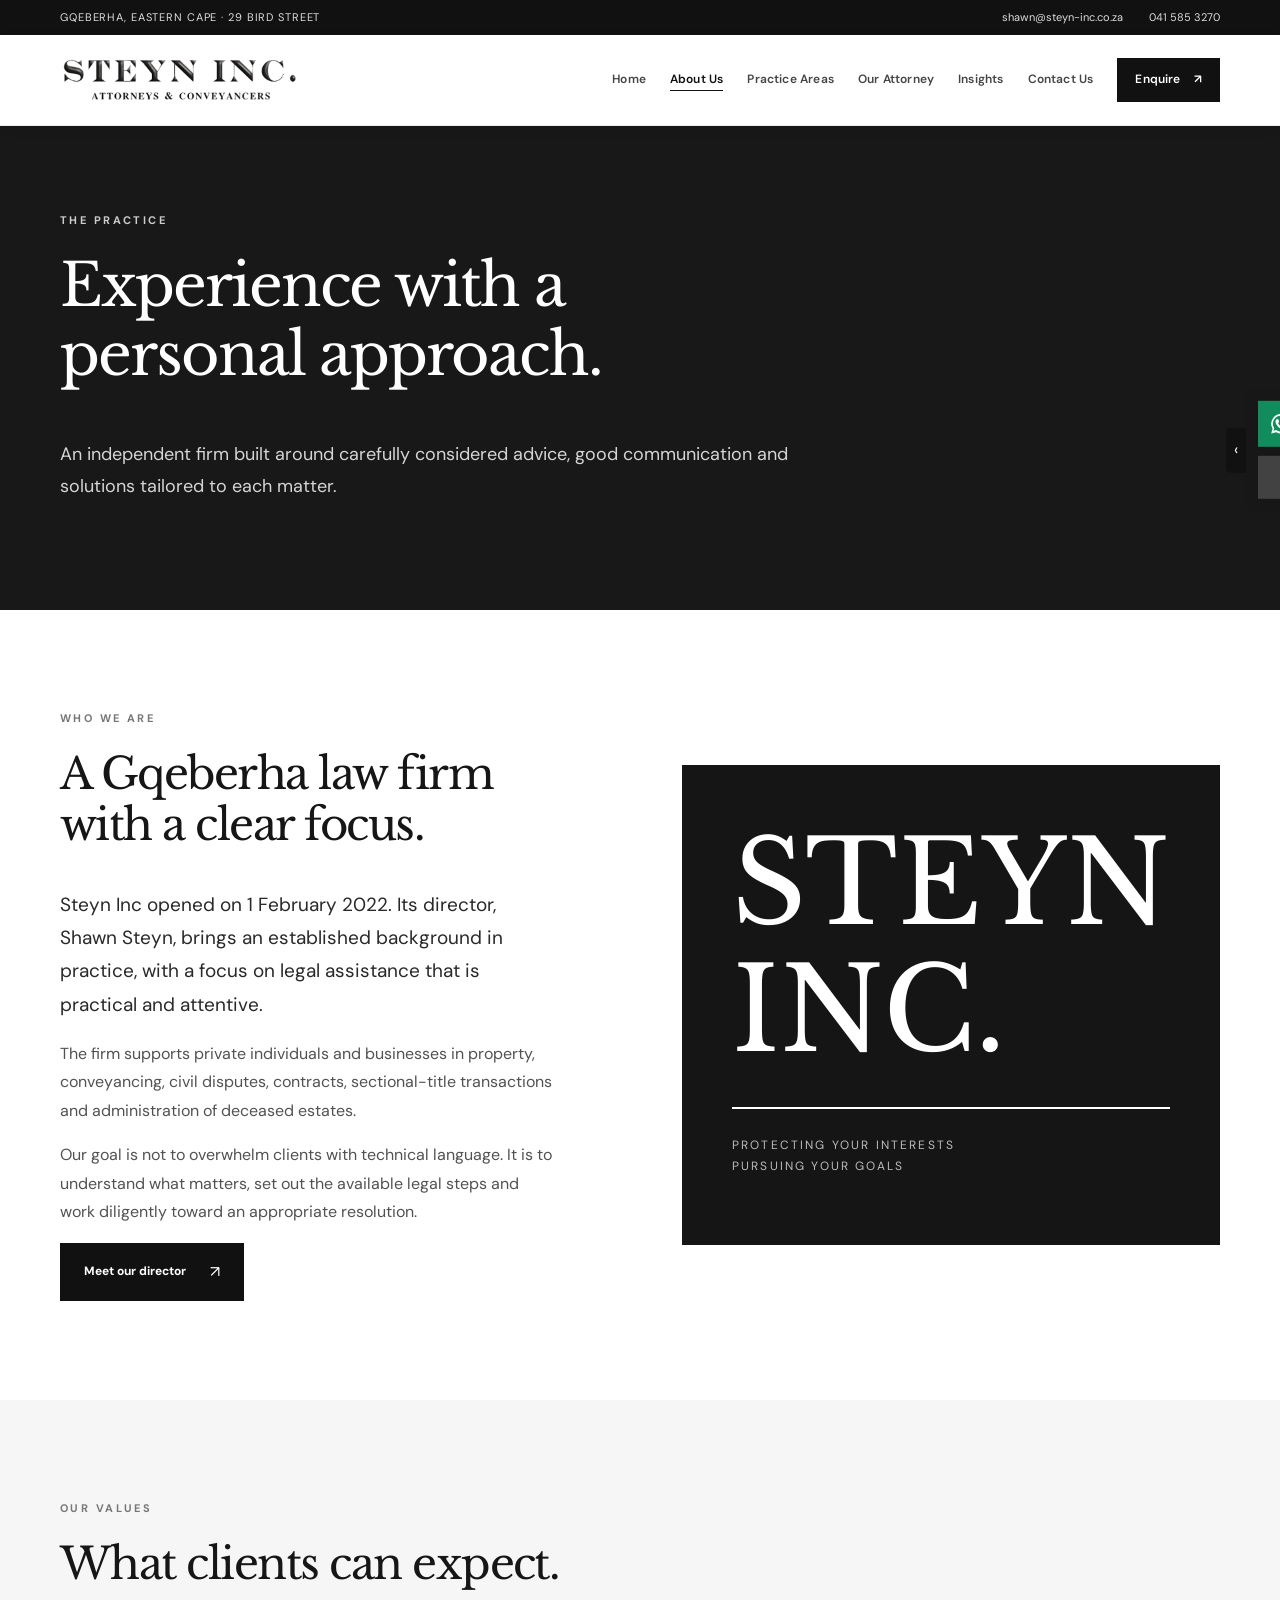
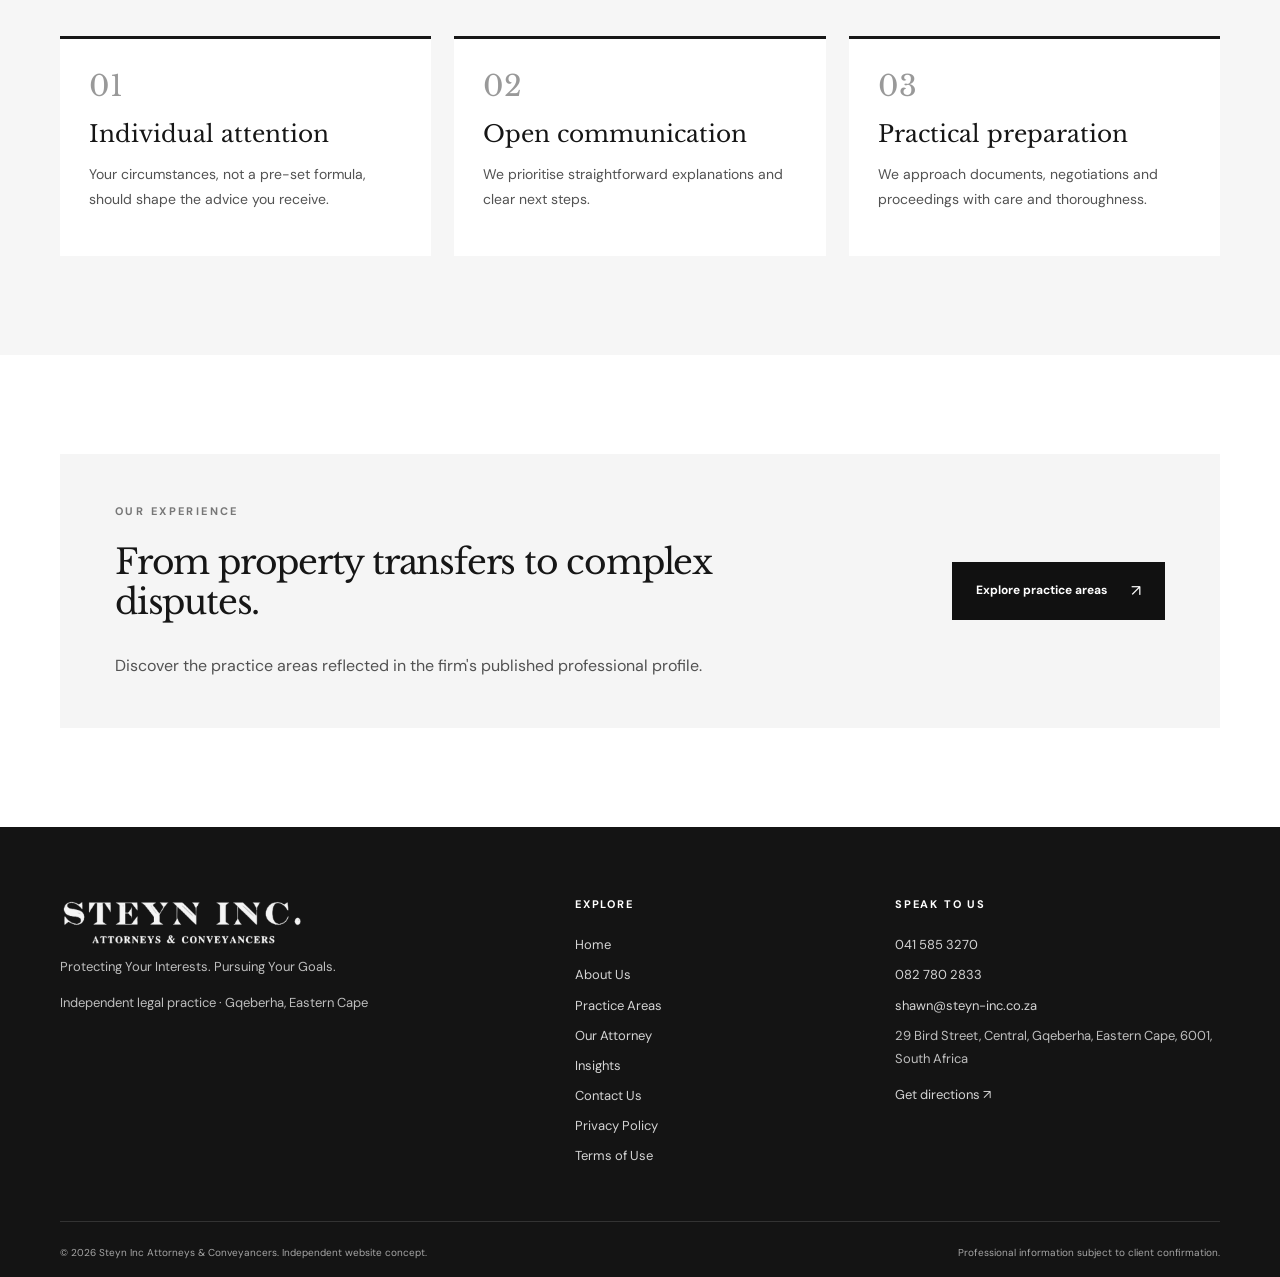
==== about/index.html @ 5c329a53 "Initial Steyn Inc Attorneys website" ====
<!doctype html><html lang="en-ZA"><head><meta charset="utf-8"><meta name="viewport" content="width=device-width,initial-scale=1"><meta name="theme-color" content="#111111"><meta name="description" content="Learn about Steyn Inc Attorneys &amp; Conveyancers, established in Gqeberha in February 2022 and led by attorney and conveyancer Shawn Steyn."><meta name="robots" content="noindex, follow, max-image-preview:large"><link rel="canonical" href="https://steyn-inc-attorneys.vercel.app/about/"><title>About the Firm | Steyn Inc Attorneys &amp; Conveyancers</title>
<meta property="og:type" content="website"><meta property="og:site_name" content="Steyn Inc Attorneys &amp; Conveyancers"><meta property="og:title" content="About the Firm | Steyn Inc"><meta property="og:description" content="Learn about Steyn Inc Attorneys &amp; Conveyancers, established in Gqeberha in February 2022 and led by attorney and conveyancer Shawn Steyn."><meta property="og:url" content="https://steyn-inc-attorneys.vercel.app/about/"><meta property="og:image" content="https://steyn-inc-attorneys.vercel.app/assets/steyn-whatsapp-preview.jpg"><meta property="og:image:secure_url" content="https://steyn-inc-attorneys.vercel.app/assets/steyn-whatsapp-preview.jpg"><meta property="og:image:type" content="image/jpeg"><meta property="og:image:width" content="1200"><meta property="og:image:height" content="630"><meta property="og:image:alt" content="Steyn Inc firm logo alongside director Shawn Steyn">
<meta name="twitter:card" content="summary_large_image"><meta name="twitter:title" content="About the Firm | Steyn Inc"><meta name="twitter:description" content="Learn about Steyn Inc Attorneys &amp; Conveyancers, established in Gqeberha in February 2022 and led by attorney and conveyancer Shawn Steyn."><meta name="twitter:image" content="https://steyn-inc-attorneys.vercel.app/assets/steyn-whatsapp-preview.jpg"><meta name="twitter:image:alt" content="Steyn Inc logo and Shawn Steyn portrait"><link rel="icon" href="/assets/favicon.png" type="image/png"><link rel="stylesheet" href="/assets/site.css"><script type="application/ld+json">{"@context": "https://schema.org", "@type": "LegalService", "name": "Steyn Inc Attorneys & Conveyancers", "url": "https://steyn-inc-attorneys.vercel.app/", "telephone": "+27 41 585 3270", "email": "shawn@steyn-inc.co.za", "address": {"@type": "PostalAddress", "streetAddress": "29 Bird Street, Central", "addressLocality": "Gqeberha", "postalCode": "6001", "addressRegion": "Eastern Cape", "addressCountry": "ZA"}, "image": "https://steyn-inc-attorneys.vercel.app/assets/steyn-whatsapp-preview.jpg", "areaServed": "Eastern Cape, South Africa", "founder": {"@type": "Person", "name": "Shawn Steyn"}}</script></head>
<body><div class="topbar"><div class="shell top-inner"><span>GQEBERHA, EASTERN CAPE · 29 BIRD STREET</span><div class="top-links"><a href="mailto:shawn@steyn-inc.co.za">shawn@steyn-inc.co.za</a><a href="tel:+27415853270">041 585 3270</a></div></div></div>
<header class="header"><div class="shell nav-inner"><a class="wordmark" href="/" aria-label="Steyn Inc homepage"><img src="/assets/logo-header-transparent.png" alt="Steyn Inc Attorneys &amp; Conveyancers logo" width="360" height="80"></a><button class="nav-toggle" type="button" aria-label="Open navigation" aria-expanded="false" aria-controls="main-nav"><span></span><span></span><span></span></button><nav id="main-nav" class="main-nav" aria-label="Main navigation"><a href="/">Home</a><a href="/about/" class="active" aria-current="page">About Us</a><a href="/practice-areas/">Practice Areas</a><a href="/our-attorney/">Our Attorney</a><a href="/insights/">Insights</a><a href="/contact/">Contact Us</a><a class="nav-cta" href="/contact/">Enquire <span>↗</span></a></nav></div></header><main id="main"><section class="page-hero"><div class="shell"><div class="eyebrow">THE PRACTICE</div><h1>Experience with a<br>personal approach.</h1><p>An independent firm built around carefully considered advice, good communication and solutions tailored to each matter.</p></div></section><section class="section"><div class="shell two-col"><div><div class="eyebrow">WHO WE ARE</div><h2>A Gqeberha law firm with a clear focus.</h2><p class="large">Steyn Inc opened on 1 February 2022. Its director, Shawn Steyn, brings an established background in practice, with a focus on legal assistance that is practical and attentive.</p><p>The firm supports private individuals and businesses in property, conveyancing, civil disputes, contracts, sectional-title transactions and administration of deceased estates.</p><p>Our goal is not to overwhelm clients with technical language. It is to understand what matters, set out the available legal steps and work diligently toward an appropriate resolution.</p><a class="button button-dark" href="/our-attorney/">Meet our director<span aria-hidden="true">↗</span></a></div><div class="type-panel"><span>STEYN<br>INC.</span><div class="type-line"></div><p>PROTECTING YOUR INTERESTS<br>PURSUING YOUR GOALS</p></div></div></section>
<section class="section grey"><div class="shell"><div class="section-head"><div class="eyebrow">OUR VALUES</div><h2>What clients can expect.</h2></div><div class="values-grid"><article><b>01</b><h3>Individual attention</h3><p>Your circumstances, not a pre-set formula, should shape the advice you receive.</p></article><article><b>02</b><h3>Open communication</h3><p>We prioritise straightforward explanations and clear next steps.</p></article><article><b>03</b><h3>Practical preparation</h3><p>We approach documents, negotiations and proceedings with care and thoroughness.</p></article></div></div></section>
<section class="section"><div class="shell"><div class="contact-banner"> <div><div class="eyebrow">OUR EXPERIENCE</div><h2>From property transfers to complex disputes.</h2><p>Discover the practice areas reflected in the firm's published professional profile.</p></div><a class="button button-dark" href="/practice-areas/">Explore practice areas<span aria-hidden="true">↗</span></a></div></div></section></main><footer class="footer"><div class="shell footer-grid"><div><a href="/"><img class="footer-logo" src="/assets/logo-footer-transparent.png" alt="Steyn Inc Attorneys and Conveyancers"></a><p>Protecting Your Interests. Pursuing Your Goals.</p><p class="footer-fine">Independent legal practice · Gqeberha, Eastern Cape</p></div><div><h3>Explore</h3><a href="/">Home</a><a href="/about/">About Us</a><a href="/practice-areas/">Practice Areas</a><a href="/our-attorney/">Our Attorney</a><a href="/insights/">Insights</a><a href="/contact/">Contact Us</a><a href="/privacy/">Privacy Policy</a><a href="/terms/">Terms of Use</a></div><div><h3>Speak to us</h3><a href="tel:+27415853270">041 585 3270</a><a href="tel:+27827802833">082 780 2833</a><a href="mailto:shawn@steyn-inc.co.za">shawn@steyn-inc.co.za</a><p>29 Bird Street, Central, Gqeberha, Eastern Cape, 6001, South Africa</p><a class="footer-directions" href="https://www.google.com/maps/search/?api=1&query=29%20Bird%20Street%20Gqeberha" target="_blank" rel="noopener noreferrer">Get directions ↗</a></div></div><div class="shell foot-bottom"><span>© 2026 Steyn Inc Attorneys &amp; Conveyancers. Independent website concept.</span><span>Professional information subject to client confirmation.</span></div></footer>
<div class="float-contact" id="float-contact"><button type="button" class="float-chevron" aria-label="Toggle contact options" aria-expanded="false">‹</button><div class="float-actions"><a href="https://wa.me/27827802833" target="_blank" rel="noopener noreferrer" aria-label="Chat on WhatsApp"><svg viewBox="0 0 32 32" width="24" height="24" fill="white" aria-hidden="true"><path d="M16 3a13 13 0 0 0-11.3 19.5L3 29l6.8-1.8A13 13 0 1 0 16 3zm0 2.4a10.6 10.6 0 0 1 9.2 15.9A10.6 10.6 0 0 1 10 24.7l-.7-.4-3.1.8.8-3.1-.4-.7A10.6 10.6 0 0 1 16 5.4zm-4.9 4.2c-.3 0-.7.1-1.1.6-.5.5-1.3 1.3-1.3 3.2s1.3 3.8 1.5 4c.2.2 2.6 4.2 6.4 5.8 3.1 1.3 3.8 1 4.5.9.7-.1 2.2-.9 2.5-1.7.3-.8.3-1.6.2-1.7-.1-.1-.7-.4-1.5-.8l-1.7-.8c-.2-.1-.4-.1-.6.2l-1.1 1.3c-.2.2-.4.3-.8.1-.5-.2-1.9-.7-3.5-2.2-1.3-1.2-2.2-2.7-2.4-3.1-.2-.4 0-.6.2-.8l.6-.7.4-.7c.1-.2 0-.5-.1-.7l-.8-1.9c-.2-.5-.4-.6-.8-.6h-.6z"/></svg><span>WhatsApp</span></a><a href="tel:+27827802833" aria-label="Call the practice">☎ <span>Call</span></a></div></div><script src="/assets/site.js" defer></script></body></html>
---- assets/site.css ----
@import url('https://fonts.googleapis.com/css2?family=DM+Sans:wght@400;500;600;700&family=Libre+Baskerville:ital,wght@0,400;0,700;1,400&display=swap');
:root{--ink:#161616;--black:#111;--paper:#fff;--mid:#6a6a6a;--line:#e6e6e6;--soft:#f6f6f6;--slate:#333;--heading:'Libre Baskerville',Georgia,'Times New Roman',serif;--body:'DM Sans',Arial,sans-serif}
*,*::before,*::after{box-sizing:border-box}html{scroll-behavior:smooth}body{margin:0;background:#fff;color:var(--ink);font:400 16px/1.78 var(--body);overflow-x:hidden}a{color:inherit;text-decoration:none}button,input,select,textarea{font:inherit}a:focus-visible,button:focus-visible,input:focus-visible,select:focus-visible,textarea:focus-visible{outline:3px solid #888;outline-offset:3px}img{max-width:100%;display:block}h1,h2,h3,p{margin-top:0}h1,h2,h3{line-height:1.18}h1,h2{font-family:var(--heading);font-weight:400;letter-spacing:-.035em}h2{font-size:clamp(2rem,3.4vw,3.8rem)}h3{font-size:1.2rem;font-weight:600}p{color:#525252}.shell{width:min(1160px,calc(100% - 64px));margin-inline:auto}.topbar{background:#111;color:#ddd;font-size:11px;letter-spacing:.08em}.top-inner{display:flex;justify-content:space-between;align-items:center;min-height:35px;gap:20px}.top-links{display:flex;gap:26px;letter-spacing:0}.top-links a:hover{color:#fff}.header{position:sticky;top:0;z-index:200;background:#fff;border-bottom:1px solid #eee;box-shadow:0 3px 15px #00000008}.nav-inner{display:flex;align-items:center;justify-content:space-between;min-height:90px;gap:26px}.wordmark{display:flex;align-items:center;min-width:0}.wordmark img{object-fit:contain;width:240px;height:auto;max-height:69px}.main-nav{display:flex;align-items:center;gap:24px}.main-nav>a{font-size:12px;font-weight:600;letter-spacing:.015em;white-space:nowrap;color:#444;transition:color .2s}.main-nav>a:hover,.main-nav>a.active{color:#111}.main-nav>a.active::after{content:'';display:block;height:1px;background:#111}.main-nav .nav-cta{background:#111;color:#fff;padding:11px 18px}.nav-cta span{margin-left:10px}.nav-toggle{display:none;background:none;border:1px solid #ddd;cursor:pointer;width:46px;height:44px;align-items:center;justify-content:center;flex-direction:column;gap:5px;flex:none}.nav-toggle span{width:21px;height:2px;background:#111}.hero{position:relative;color:#fff;isolation:isolate;min-height:620px;background:#111}.hero-image{position:absolute;inset:0;z-index:-2;background:#111 url('/assets/legal-hero-steyn.webp') center / cover no-repeat}.hero-overlay{position:absolute;inset:0;z-index:-1;background:linear-gradient(90deg,rgba(6,6,6,.92) 0%,rgba(10,10,10,.76) 40%,rgba(8,8,8,.22) 95%)}.hero-inner{padding:111px 0 120px}.hero h1{font-size:clamp(3.15rem,5.2vw,6.2rem);max-width:800px;line-height:1.16;margin:20px 0 29px}.hero h1 em{font-weight:400;color:#ddd}.hero p{color:#e7e7e7;max-width:620px;font-size:18px}.eyebrow{font-size:11px;letter-spacing:.22em;font-weight:700;text-transform:uppercase;color:#777;margin-bottom:20px}.hero .eyebrow,.dark-feature .eyebrow{color:#c6c6c6}.hero-buttons{display:flex;flex-wrap:wrap;gap:13px;margin-top:34px}.button{display:inline-flex;align-items:center;justify-content:space-between;gap:24px;padding:14px 23px;font-size:12px;font-weight:700;min-height:51px;border:1px solid #111;cursor:pointer}.button span{font-size:16px;font-weight:400}.button-dark{background:#111;color:#fff}.button-dark:hover{background:#333}.button-light{background:#fff;color:#111;border-color:#fff}.button-light:hover{background:#ececec}.button-outline{padding:11px 22px;border:1px solid #ddd;color:white;font-size:12px;font-weight:700;display:inline-flex;align-items:center;justify-content:center}.hero-base{position:absolute;bottom:0;left:0;right:0;background:#161616cc;border-top:1px solid #ffffff42}.hero-base .shell{display:flex;justify-content:space-between;gap:12px;padding-top:16px;padding-bottom:16px;font-size:10px;font-weight:700;letter-spacing:.1em;color:#ddd}.section{padding:99px 0}.grey{background:var(--soft)}.two-col{display:grid;grid-template-columns:1.2fr 1fr;gap:11%;align-items:center}.intro h2{margin-bottom:34px}.muted{color:#858585}.large{font-size:19px;line-height:1.75;color:#292929}.intro p:not(.large){margin-bottom:26px}.intro-stat{background:#151515;color:white;padding:49px;min-height:360px;display:flex;flex-direction:column;justify-content:center}.intro-stat strong{font:400 clamp(5rem,10vw,9rem) var(--heading);line-height:1.25}.intro-stat p{color:#ddd}.intro-stat a{font-size:13px;color:#fff;border-bottom:1px solid #bbb;align-self:flex-start}.small-label{color:#bbb;font-size:11px;letter-spacing:.2em}.stat-rule{height:1px;background:#777;width:100%;margin:20px 0}.section-head{max-width:730px;margin-bottom:46px}.section-head h2{margin-bottom:18px}.service-grid{display:grid;grid-template-columns:repeat(3,1fr);gap:1px;background:#dedede;border:1px solid #dedede}.service-card{display:flex;flex-direction:column;align-items:flex-start;padding:35px 30px;background:#fff;min-height:280px;transition:background .15s}.service-card:hover{background:#f3f3f3}.service-icon{color:#151515;margin-bottom:26px}.service-index{font-size:9px;letter-spacing:.16em;color:#888;margin-bottom:11px}.service-card h3{font:400 1.36rem var(--heading);margin-bottom:13px}.service-card p{font-size:13px;line-height:1.65}.service-arrow{margin-top:auto;font-size:12px;font-weight:700}.section-foot{margin-top:30px}.dark-feature{background:#151515;color:white;padding:90px 0}.dark-feature p{color:#cfcfcf}.feature-grid{display:grid;grid-template-columns:1fr .8fr;gap:10%;align-items:center}.feature-grid h2{font-size:clamp(2.4rem,4vw,4.3rem)}.feature-grid .button{margin-top:15px}.feature-list>div{display:flex;gap:24px;align-items:center;padding:20px 0;border-bottom:1px solid #6a6a6a}.feature-list b{font:400 1.7rem var(--heading);color:#aaa}.contact-banner{background:#f5f5f5;padding:48px 55px;display:flex;align-items:center;justify-content:space-between;gap:30px}.contact-banner h2{font-size:clamp(1.6rem,2.7vw,3rem);max-width:620px}.contact-banner p{margin-bottom:0}.banner-contact{display:block;font-size:17px;font-weight:700;white-space:nowrap;border-bottom:1px solid #bbb;padding:7px 0}.footer{background:#141414;color:#f1f1f1;padding:64px 0 15px}.footer-grid{display:grid;grid-template-columns:1.3fr .7fr 1fr;gap:8%}.footer-logo{width:245px;max-height:110px;object-fit:contain;object-position:left}.footer h3{color:#fff;text-transform:uppercase;font:700 11px var(--body);letter-spacing:.16em;margin:6px 0 22px}.footer p{color:#bebebe;font-size:13px}.footer-fine{font-size:11px;color:#999}.footer-grid a:not(.footer-logo){display:block;color:#d4d4d4;font-size:13px;margin:7px 0}.footer-grid a:hover{color:#fff}.foot-bottom{padding-top:22px;margin-top:47px;border-top:1px solid #333;display:flex;justify-content:space-between;gap:18px;color:#a6a6a6;font-size:10px}.float-contact{position:fixed;right:0;top:50%;z-index:1000;display:flex;align-items:center;transform:translateY(-50%) translateX(calc(100% - 54px));transition:transform .25s}.float-contact.open{transform:translateY(-50%) translateX(0)}.float-chevron{background:#111;border:0;color:white;border-radius:5px 0 0 5px;width:20px;height:45px;cursor:pointer}.float-actions{background:#171717;padding:12px;display:flex;flex-direction:column;gap:9px;border-radius:8px 0 0 8px}.float-actions a{display:flex;align-items:center;gap:8px;justify-content:center;min-width:100px;background:#128c5c;color:white;padding:11px;font-weight:700;font-size:12px}.float-actions a+a{background:#424242}.float-actions svg{flex:none}.page-hero{background:#181818;color:white;padding:85px 0 90px}.page-hero .eyebrow{color:#ccc}.page-hero h1{font-size:clamp(2.9rem,4.6vw,5rem);max-width:810px}.page-hero p{max-width:730px;color:#d5d5d5;font-size:18px}.type-panel{background:#151515;min-height:480px;display:flex;flex-direction:column;justify-content:center;padding:50px;color:white}.type-panel span{font:400 clamp(5rem,9vw,8rem)/1.1 var(--heading)}.type-line{height:2px;background:#fff;margin:32px 0 26px}.type-panel p{font-size:12px;letter-spacing:.18em;color:#bbb}.values-grid{display:grid;grid-template-columns:repeat(3,1fr);gap:23px}.values-grid article{padding:29px;border-top:3px solid #171717;background:white;min-height:220px}.values-grid b{color:#999;font:400 1.8rem var(--heading)}.values-grid h3{font:400 1.45rem var(--heading);margin:14px 0}.values-grid p{font-size:14px}.practice-list{border-top:1px solid #ddd}.practice-row{display:grid;grid-template-columns:54px 60px 1fr auto;gap:18px;padding:30px 16px;border-bottom:1px solid #ddd;align-items:start;scroll-margin-top:160px}.practice-row h2{font-size:1.6rem;margin:0 0 12px}.practice-row p{max-width:670px;font-size:14px;margin:0}.pr-num{font:400 1.3rem var(--heading);color:#aaa}.pr-icon{color:#444}.pr-link{white-space:nowrap;font-weight:700;font-size:12px;border-bottom:1px solid #aaa;padding-top:8px}.notice{margin-top:40px;border-left:3px solid #aaa;padding:12px 24px;color:#777;background:#f6f6f6;font-size:13px}.attorney-layout{display:grid;grid-template-columns:.75fr 1.25fr;gap:10%;align-items:start}.attorney-portrait{background:#f3f3f3;padding:48px 25px;text-align:center}.attorney-portrait img{width:100%;max-width:340px;height:auto;margin:0 auto}.attorney-portrait p{font-size:11px;letter-spacing:.16em;margin-top:32px}.credentials{margin:29px 0}.credentials>div{display:flex;justify-content:space-between;gap:15px;border-bottom:1px solid #ddd;padding:14px 0}.credentials span{font-size:12px;color:#666}.credentials b{font-size:13px;text-align:right}.fine{color:#888;font-size:12px;line-height:1.75}.insight-grid{display:grid;grid-template-columns:repeat(2,1fr);gap:22px;margin-bottom:40px}.insight-card{background:#f6f6f6;padding:39px}.insight-card span{font-size:10px;font-weight:700;letter-spacing:.14em;color:#777}.insight-card h2{font-size:1.7rem;margin-top:20px}.insight-card p{font-size:14px}.insight-card a{font-size:12px;font-weight:700;border-bottom:1px solid #888}.contact-grid{display:grid;grid-template-columns:.86fr 1.14fr;gap:8%}.contact-info{margin:32px 0}.contact-info>div{border-bottom:1px solid #ddd;padding:17px 0}.contact-info span{display:block;letter-spacing:.15em;font-size:11px;color:#777;font-weight:700}.contact-info p{margin:7px 0 0;color:#111;font-size:17px}.inline-link{font-size:13px;font-weight:700;border-bottom:1px solid #888}.map{height:285px;margin-top:27px;background:#eee}.map iframe{width:100%;height:100%;border:0}.form-card{background:#f6f6f6;padding:37px}.form-card h2{font-size:2.25rem}.form-card p{font-size:14px}.form-card label{display:block;font-size:12px;font-weight:700;margin:15px 0}.form-card input:not([type=checkbox]),.form-card select,.form-card textarea{display:block;width:100%;background:white;border:1px solid #cfcfcf;border-radius:0;padding:12px;margin-top:7px;font-size:14px;color:#111;min-width:0}.form-row{display:grid;grid-template-columns:1fr 1fr;gap:15px}.consent{display:flex!important;align-items:flex-start;gap:9px;font-weight:400!important;color:#5d5d5d}.consent input{margin-top:5px}.form-error{color:#ae1111;font-size:13px;min-height:15px}.form-card .button{margin:17px 0 8px}.reading{max-width:790px}.reading h2{font-size:1.6rem;margin-top:32px}.reading p{font-size:15px}.reading a{text-decoration:underline}
@media(max-width:1080px){.main-nav{gap:13px}.main-nav>a{font-size:11px}.wordmark img{width:207px}.nav-inner{gap:13px}}
@media(max-width:820px){.shell{width:min(100% - 42px,1160px)}.nav-toggle{display:flex}.nav-inner{min-height:80px}.main-nav{display:none;position:absolute;top:100%;left:0;right:0;background:white;border-top:1px solid #eee;box-shadow:0 14px 24px #0002;padding:18px 21px;flex-direction:column;align-items:stretch;gap:0}.main-nav.is-open{display:flex}.main-nav>a{font-size:14px;padding:11px 8px}.main-nav .nav-cta{margin-top:12px;text-align:center}.top-inner>span{font-size:10px}.top-links{gap:10px}.hero{min-height:625px}.hero-inner{padding:80px 0 125px}.hero-base .shell{flex-wrap:wrap}.two-col,.feature-grid,.contact-grid,.attorney-layout{grid-template-columns:1fr;gap:38px}.intro-stat{min-height:270px}.service-grid{grid-template-columns:repeat(2,1fr)}.footer-grid{grid-template-columns:1fr 1fr;gap:40px}.footer-grid>div:first-child{grid-column:1/-1}.contact-banner{padding:34px;align-items:flex-start}.values-grid{gap:14px}.practice-row{grid-template-columns:38px 42px 1fr}.pr-link{grid-column:3;text-align:left}}
@media(max-width:540px){.shell{width:calc(100% - 36px)}.top-inner>span{display:none}.top-inner{justify-content:center;min-height:32px}.top-links{font-size:10px;gap:18px}.wordmark img{width:210px}.header .nav-inner{min-height:72px}.hero{min-height:630px}.hero-image{background-position:64% center}.hero-overlay{background:linear-gradient(90deg,#080808d9,#080808a5)}.hero-inner{padding:79px 0 146px}.hero h1{font-size:clamp(2.95rem,10vw,4rem);line-height:1.18}.hero p{font-size:15px}.hero-base .shell{justify-content:flex-start;gap:7px 19px;font-size:9px}.hero-base .shell span:nth-child(2){display:none}.section{padding:63px 0}.intro-stat{padding:31px;min-height:260px}.service-grid,.values-grid,.insight-grid,.footer-grid{grid-template-columns:1fr}.service-card{min-height:230px}.section-head{margin-bottom:29px}.dark-feature{padding:63px 0}.contact-banner{display:block;padding:30px}.banner-contact{font-size:14px;white-space:normal;overflow-wrap:anywhere}.page-hero{padding:59px 0}.page-hero h1{font-size:2.7rem}.page-hero p{font-size:15px}.footer-grid>div:first-child{grid-column:auto}.foot-bottom{flex-direction:column}.type-panel{min-height:350px}.type-panel span{font-size:5rem}.practice-row{grid-template-columns:30px 1fr;gap:10px}.pr-icon{display:none}.pr-num{font-size:1rem}.pr-link{grid-column:2}.attorney-portrait{padding:30px 20px}.form-row{grid-template-columns:1fr;gap:0}.form-card{padding:27px 20px}.float-contact{top:auto;bottom:20px;transform:translateX(calc(100% - 52px));}.float-contact.open{transform:translateX(0)}.float-actions{padding:7px}.float-actions a{min-width:100px}}
@media(prefers-reduced-motion:reduce){html{scroll-behavior:auto}*{transition:none!important}}
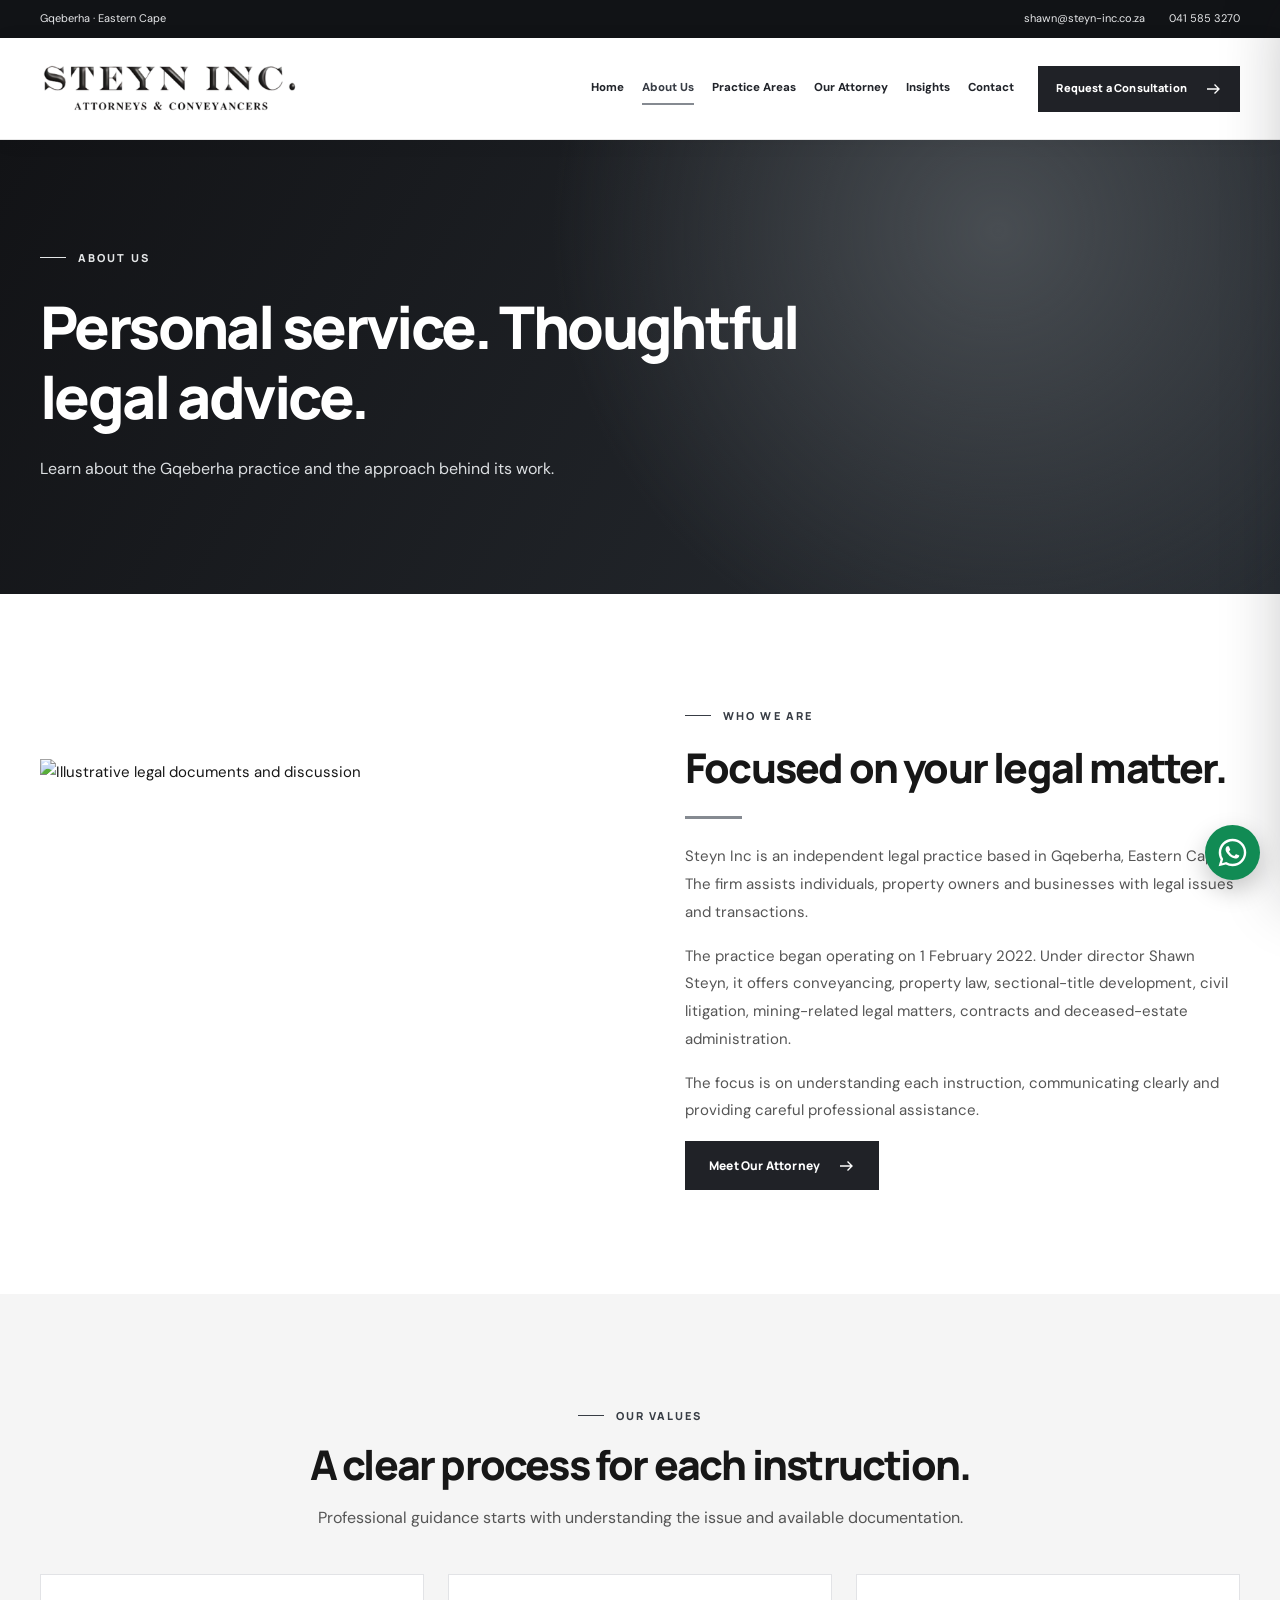
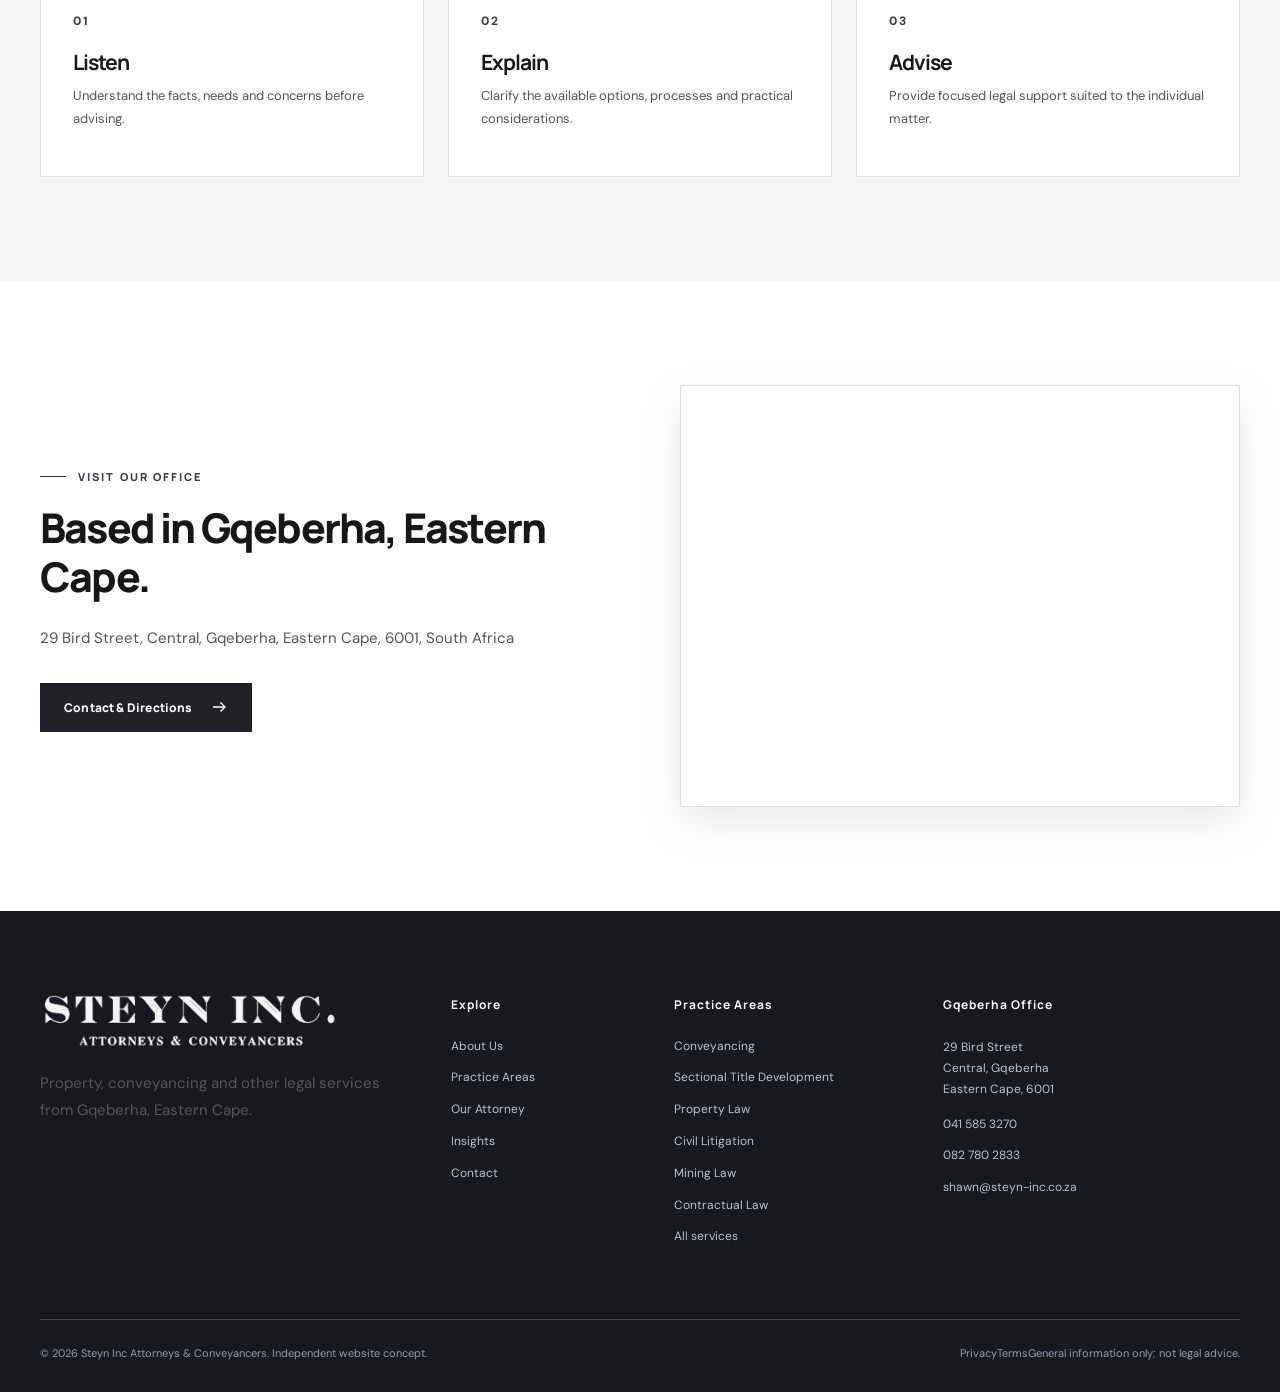
==== commit c2c336cb: "Restore original Wakili wa Tech website design" ====
--- a/about/index.html
+++ b/about/index.html
@@ -1,8 +1,8 @@
-<!doctype html><html lang="en-ZA"><head><meta charset="utf-8"><meta name="viewport" content="width=device-width,initial-scale=1"><meta name="theme-color" content="#111111"><meta name="description" content="Learn about Steyn Inc Attorneys &amp; Conveyancers, established in Gqeberha in February 2022 and led by attorney and conveyancer Shawn Steyn."><meta name="robots" content="noindex, follow, max-image-preview:large"><link rel="canonical" href="https://steyn-inc-attorneys.vercel.app/about/"><title>About the Firm | Steyn Inc Attorneys &amp; Conveyancers</title>
-<meta property="og:type" content="website"><meta property="og:site_name" content="Steyn Inc Attorneys &amp; Conveyancers"><meta property="og:title" content="About the Firm | Steyn Inc"><meta property="og:description" content="Learn about Steyn Inc Attorneys &amp; Conveyancers, established in Gqeberha in February 2022 and led by attorney and conveyancer Shawn Steyn."><meta property="og:url" content="https://steyn-inc-attorneys.vercel.app/about/"><meta property="og:image" content="https://steyn-inc-attorneys.vercel.app/assets/steyn-whatsapp-preview.jpg"><meta property="og:image:secure_url" content="https://steyn-inc-attorneys.vercel.app/assets/steyn-whatsapp-preview.jpg"><meta property="og:image:type" content="image/jpeg"><meta property="og:image:width" content="1200"><meta property="og:image:height" content="630"><meta property="og:image:alt" content="Steyn Inc firm logo alongside director Shawn Steyn">
-<meta name="twitter:card" content="summary_large_image"><meta name="twitter:title" content="About the Firm | Steyn Inc"><meta name="twitter:description" content="Learn about Steyn Inc Attorneys &amp; Conveyancers, established in Gqeberha in February 2022 and led by attorney and conveyancer Shawn Steyn."><meta name="twitter:image" content="https://steyn-inc-attorneys.vercel.app/assets/steyn-whatsapp-preview.jpg"><meta name="twitter:image:alt" content="Steyn Inc logo and Shawn Steyn portrait"><link rel="icon" href="/assets/favicon.png" type="image/png"><link rel="stylesheet" href="/assets/site.css"><script type="application/ld+json">{"@context": "https://schema.org", "@type": "LegalService", "name": "Steyn Inc Attorneys & Conveyancers", "url": "https://steyn-inc-attorneys.vercel.app/", "telephone": "+27 41 585 3270", "email": "shawn@steyn-inc.co.za", "address": {"@type": "PostalAddress", "streetAddress": "29 Bird Street, Central", "addressLocality": "Gqeberha", "postalCode": "6001", "addressRegion": "Eastern Cape", "addressCountry": "ZA"}, "image": "https://steyn-inc-attorneys.vercel.app/assets/steyn-whatsapp-preview.jpg", "areaServed": "Eastern Cape, South Africa", "founder": {"@type": "Person", "name": "Shawn Steyn"}}</script></head>
-<body><div class="topbar"><div class="shell top-inner"><span>GQEBERHA, EASTERN CAPE · 29 BIRD STREET</span><div class="top-links"><a href="mailto:shawn@steyn-inc.co.za">shawn@steyn-inc.co.za</a><a href="tel:+27415853270">041 585 3270</a></div></div></div>
-<header class="header"><div class="shell nav-inner"><a class="wordmark" href="/" aria-label="Steyn Inc homepage"><img src="/assets/logo-header-transparent.png" alt="Steyn Inc Attorneys &amp; Conveyancers logo" width="360" height="80"></a><button class="nav-toggle" type="button" aria-label="Open navigation" aria-expanded="false" aria-controls="main-nav"><span></span><span></span><span></span></button><nav id="main-nav" class="main-nav" aria-label="Main navigation"><a href="/">Home</a><a href="/about/" class="active" aria-current="page">About Us</a><a href="/practice-areas/">Practice Areas</a><a href="/our-attorney/">Our Attorney</a><a href="/insights/">Insights</a><a href="/contact/">Contact Us</a><a class="nav-cta" href="/contact/">Enquire <span>↗</span></a></nav></div></header><main id="main"><section class="page-hero"><div class="shell"><div class="eyebrow">THE PRACTICE</div><h1>Experience with a<br>personal approach.</h1><p>An independent firm built around carefully considered advice, good communication and solutions tailored to each matter.</p></div></section><section class="section"><div class="shell two-col"><div><div class="eyebrow">WHO WE ARE</div><h2>A Gqeberha law firm with a clear focus.</h2><p class="large">Steyn Inc opened on 1 February 2022. Its director, Shawn Steyn, brings an established background in practice, with a focus on legal assistance that is practical and attentive.</p><p>The firm supports private individuals and businesses in property, conveyancing, civil disputes, contracts, sectional-title transactions and administration of deceased estates.</p><p>Our goal is not to overwhelm clients with technical language. It is to understand what matters, set out the available legal steps and work diligently toward an appropriate resolution.</p><a class="button button-dark" href="/our-attorney/">Meet our director<span aria-hidden="true">↗</span></a></div><div class="type-panel"><span>STEYN<br>INC.</span><div class="type-line"></div><p>PROTECTING YOUR INTERESTS<br>PURSUING YOUR GOALS</p></div></div></section>
-<section class="section grey"><div class="shell"><div class="section-head"><div class="eyebrow">OUR VALUES</div><h2>What clients can expect.</h2></div><div class="values-grid"><article><b>01</b><h3>Individual attention</h3><p>Your circumstances, not a pre-set formula, should shape the advice you receive.</p></article><article><b>02</b><h3>Open communication</h3><p>We prioritise straightforward explanations and clear next steps.</p></article><article><b>03</b><h3>Practical preparation</h3><p>We approach documents, negotiations and proceedings with care and thoroughness.</p></article></div></div></section>
-<section class="section"><div class="shell"><div class="contact-banner"> <div><div class="eyebrow">OUR EXPERIENCE</div><h2>From property transfers to complex disputes.</h2><p>Discover the practice areas reflected in the firm's published professional profile.</p></div><a class="button button-dark" href="/practice-areas/">Explore practice areas<span aria-hidden="true">↗</span></a></div></div></section></main><footer class="footer"><div class="shell footer-grid"><div><a href="/"><img class="footer-logo" src="/assets/logo-footer-transparent.png" alt="Steyn Inc Attorneys and Conveyancers"></a><p>Protecting Your Interests. Pursuing Your Goals.</p><p class="footer-fine">Independent legal practice · Gqeberha, Eastern Cape</p></div><div><h3>Explore</h3><a href="/">Home</a><a href="/about/">About Us</a><a href="/practice-areas/">Practice Areas</a><a href="/our-attorney/">Our Attorney</a><a href="/insights/">Insights</a><a href="/contact/">Contact Us</a><a href="/privacy/">Privacy Policy</a><a href="/terms/">Terms of Use</a></div><div><h3>Speak to us</h3><a href="tel:+27415853270">041 585 3270</a><a href="tel:+27827802833">082 780 2833</a><a href="mailto:shawn@steyn-inc.co.za">shawn@steyn-inc.co.za</a><p>29 Bird Street, Central, Gqeberha, Eastern Cape, 6001, South Africa</p><a class="footer-directions" href="https://www.google.com/maps/search/?api=1&query=29%20Bird%20Street%20Gqeberha" target="_blank" rel="noopener noreferrer">Get directions ↗</a></div></div><div class="shell foot-bottom"><span>© 2026 Steyn Inc Attorneys &amp; Conveyancers. Independent website concept.</span><span>Professional information subject to client confirmation.</span></div></footer>
-<div class="float-contact" id="float-contact"><button type="button" class="float-chevron" aria-label="Toggle contact options" aria-expanded="false">‹</button><div class="float-actions"><a href="https://wa.me/27827802833" target="_blank" rel="noopener noreferrer" aria-label="Chat on WhatsApp"><svg viewBox="0 0 32 32" width="24" height="24" fill="white" aria-hidden="true"><path d="M16 3a13 13 0 0 0-11.3 19.5L3 29l6.8-1.8A13 13 0 1 0 16 3zm0 2.4a10.6 10.6 0 0 1 9.2 15.9A10.6 10.6 0 0 1 10 24.7l-.7-.4-3.1.8.8-3.1-.4-.7A10.6 10.6 0 0 1 16 5.4zm-4.9 4.2c-.3 0-.7.1-1.1.6-.5.5-1.3 1.3-1.3 3.2s1.3 3.8 1.5 4c.2.2 2.6 4.2 6.4 5.8 3.1 1.3 3.8 1 4.5.9.7-.1 2.2-.9 2.5-1.7.3-.8.3-1.6.2-1.7-.1-.1-.7-.4-1.5-.8l-1.7-.8c-.2-.1-.4-.1-.6.2l-1.1 1.3c-.2.2-.4.3-.8.1-.5-.2-1.9-.7-3.5-2.2-1.3-1.2-2.2-2.7-2.4-3.1-.2-.4 0-.6.2-.8l.6-.7.4-.7c.1-.2 0-.5-.1-.7l-.8-1.9c-.2-.5-.4-.6-.8-.6h-.6z"/></svg><span>WhatsApp</span></a><a href="tel:+27827802833" aria-label="Call the practice">☎ <span>Call</span></a></div></div><script src="/assets/site.js" defer></script></body></html>+<!doctype html>
+<html lang="en-ZA"><head><meta charset="utf-8"/><meta content="width=device-width,initial-scale=1" name="viewport"/><meta content="#141414" name="theme-color"/><title>About | Steyn Inc Attorneys &amp; Conveyancers</title><meta content="Steyn Inc Attorneys &amp; Conveyancers in Gqeberha, Eastern Cape. Conveyancing, property law, sectional title, civil litigation, mining law, contracts and estate matters. Contact Shawn Steyn." name="description"/><meta content="noindex, follow, max-image-preview:large" name="robots"/><link href="https://steyn-inc-attorneys.vercel.app/about/" rel="canonical"/><meta content="About | Steyn Inc Attorneys &amp; Conveyancers" property="og:title"/><meta content="Steyn Inc Attorneys &amp; Conveyancers in Gqeberha, Eastern Cape. Conveyancing, property law, sectional title, civil litigation, mining law, contracts and estate matters. Contact Shawn Steyn." property="og:description"/><meta content="website" property="og:type"/><meta content="https://steyn-inc-attorneys.vercel.app/about/" property="og:url"/><meta content="https://steyn-inc-attorneys.vercel.app/assets/steyn-whatsapp-preview.jpg" property="og:image"/><meta content="summary_large_image" name="twitter:card"/><link href="/assets/favicon.png" rel="icon" type="image/png"/><link href="https://images.pexels.com" rel="preconnect"/><link href="https://fonts.googleapis.com" rel="preconnect"/><link crossorigin="" href="https://fonts.gstatic.com" rel="preconnect"/><link href="/assets/site.css" rel="stylesheet"/><script defer="" src="/assets/site.js"></script><script type="application/ld+json">{"@context": "https://schema.org", "@type": "LegalService", "name": "Steyn Inc Attorneys & Conveyancers", "url": "https://steyn-inc-attorneys.vercel.app", "email": "shawn@steyn-inc.co.za", "telephone": "+27415853270", "image": "https://steyn-inc-attorneys.vercel.app/assets/steyn-whatsapp-preview.jpg", "logo": "https://steyn-inc-attorneys.vercel.app/assets/logo-header-transparent.png", "address": {"@type": "PostalAddress", "streetAddress": "29 Bird Street, Central", "addressLocality": "Gqeberha", "postalCode": "6001", "addressRegion": "Eastern Cape", "addressCountry": "ZA"}, "areaServed": "Gqeberha and Eastern Cape, South Africa"}</script></head><body><a class="skip-link" href="#main">Skip to content</a>
+<div class="topbar"><div class="container topbar-inner"><span class="topbar-address">Gqeberha · Eastern Cape</span><div class="topbar-links"><a href="mailto:shawn@steyn-inc.co.za">shawn@steyn-inc.co.za</a><a href="tel:+27415853270">041 585 3270</a></div></div></div>
+<header class="nav-shell"><div class="container nav-inner"><a aria-label="Steyn Inc Attorneys &amp; Conveyancers home" class="brand" href="/"><img alt="Steyn Inc Attorneys &amp; Conveyancers logo" height="53" src="/assets/logo-header-transparent.png" width="260"/></a><nav aria-label="Main navigation" class="nav-links"><a class="nav-link" href="/">Home</a><a aria-current="page" class="nav-link active" href="/about/">About Us</a><a class="nav-link" href="/practice-areas/">Practice Areas</a><a class="nav-link" href="/our-attorney/">Our Attorney</a><a class="nav-link" href="/insights/">Insights</a><a class="nav-link" href="/contact/">Contact</a></nav><a class="btn btn-gold nav-cta" href="/contact/">Request a Consultation <svg aria-hidden="true" fill="none" height="18" stroke="currentColor" stroke-width="1.8" viewbox="0 0 24 24" width="18" xmlns="http://www.w3.org/2000/svg"><path d="M4 12h16m-6-6 6 6-6 6"></path></svg></a><button aria-controls="mobile-panel" aria-expanded="false" aria-label="Open navigation" class="menu-open" data-mobile-open="" type="button">☰</button></div></header>
+<div class="mobile-backdrop" id="mobile-backdrop"></div><nav aria-hidden="true" aria-label="Mobile navigation" class="mobile-panel" id="mobile-panel" inert=""><div class="mobile-head"><img alt="Steyn Inc Attorneys &amp; Conveyancers logo" height="53" src="/assets/logo-header-transparent.png" width="260"/><button aria-label="Close navigation" data-mobile-close="" type="button">×</button></div><div class="mobile-links"><a href="/">Home</a><a href="/about/">About Us</a><a href="/practice-areas/">Practice Areas</a><a href="/our-attorney/">Our Attorney</a><a href="/insights/">Insights</a><a href="/contact/">Contact</a></div><a class="btn btn-gold mobile-cta" href="/contact/">Contact the Firm <svg aria-hidden="true" fill="none" height="18" stroke="currentColor" stroke-width="1.8" viewbox="0 0 24 24" width="18" xmlns="http://www.w3.org/2000/svg"><path d="M4 12h16m-6-6 6 6-6 6"></path></svg></a></nav>
+<main id="main"><section class="page-hero"><div class="container"><span class="eyebrow eyebrow-light">ABOUT US</span><h1>Personal service. Thoughtful legal advice.</h1><p>Learn about the Gqeberha practice and the approach behind its work.</p></div></section><section class="section"><div class="container intro-grid"><div class="decorative-photo"><img alt="Illustrative legal documents and discussion" decoding="async" height="800" loading="lazy" src="https://images.pexels.com/photos/5668481/pexels-photo-5668481.jpeg?auto=compress&amp;cs=tinysrgb&amp;w=1200" width="1200"/></div><div class="intro-copy"><span class="eyebrow">WHO WE ARE</span><h2>Focused on your legal matter.</h2><div class="accent-line"></div><p>Steyn Inc is an independent legal practice based in Gqeberha, Eastern Cape. The firm assists individuals, property owners and businesses with legal issues and transactions.</p><p>The practice began operating on 1 February 2022. Under director Shawn Steyn, it offers conveyancing, property law, sectional-title development, civil litigation, mining-related legal matters, contracts and deceased-estate administration.</p><p>The focus is on understanding each instruction, communicating clearly and providing careful professional assistance.</p><a class="btn btn-gold" href="/our-attorney/">Meet Our Attorney <svg aria-hidden="true" fill="none" height="18" stroke="currentColor" stroke-width="1.8" viewbox="0 0 24 24" width="18" xmlns="http://www.w3.org/2000/svg"><path d="M4 12h16m-6-6 6 6-6 6"></path></svg></a></div></div></section><section class="section cream"><div class="container"><div class="section-heading centered"><span class="eyebrow">OUR VALUES</span><h2>A clear process for each instruction.</h2><p>Professional guidance starts with understanding the issue and available documentation.</p></div><div class="three-values"><article><span>01</span><h3>Listen</h3><p>Understand the facts, needs and concerns before advising.</p></article><article><span>02</span><h3>Explain</h3><p>Clarify the available options, processes and practical considerations.</p></article><article><span>03</span><h3>Advise</h3><p>Provide focused legal support suited to the individual matter.</p></article></div></div></section><section class="section"><div class="container two-column"><div><span class="eyebrow">VISIT OUR OFFICE</span><h2>Based in Gqeberha, Eastern Cape.</h2><p>29 Bird Street, Central, Gqeberha, Eastern Cape, 6001, South Africa</p><a class="btn btn-gold" href="/contact/">Contact &amp; Directions <svg aria-hidden="true" fill="none" height="18" stroke="currentColor" stroke-width="1.8" viewbox="0 0 24 24" width="18" xmlns="http://www.w3.org/2000/svg"><path d="M4 12h16m-6-6 6 6-6 6"></path></svg></a></div><div class="map-frame"><iframe allowfullscreen="" loading="lazy" referrerpolicy="no-referrer-when-downgrade" src="https://www.google.com/maps?q=29%20Bird%20Street%2C%20Central%2C%20Gqeberha%2C%20Eastern%20Cape%206001%20South%20Africa&amp;output=embed" title="Map of Steyn Inc Attorneys &amp; Conveyancers, 29 Bird Street, Gqeberha"></iframe></div></div></section></main>
+<footer class="site-footer"><div class="container"><div class="footer-grid"><div><a class="footer-logo" href="/"><img alt="Steyn Inc Attorneys &amp; Conveyancers transparent logo" height="61" loading="lazy" src="/assets/logo-footer-transparent.png" width="300"/></a><p>Property, conveyancing and other legal services from Gqeberha, Eastern Cape.</p></div><div><h3>Explore</h3><div class="footer-links"><a href="/about/">About Us</a><a href="/practice-areas/">Practice Areas</a><a href="/our-attorney/">Our Attorney</a><a href="/insights/">Insights</a><a href="/contact/">Contact</a></div></div><div><h3>Practice Areas</h3><div class="footer-links"><a href="/practice-areas/#conveyancing">Conveyancing</a><a href="/practice-areas/#sectional">Sectional Title Development</a><a href="/practice-areas/#property">Property Law</a><a href="/practice-areas/#litigation">Civil Litigation</a><a href="/practice-areas/#mining">Mining Law</a><a href="/practice-areas/#contracts">Contractual Law</a><a href="/practice-areas/">All services</a></div></div><div class="footer-location"><h3>Gqeberha Office</h3><address>29 Bird Street<br/>Central, Gqeberha<br/>Eastern Cape, 6001</address><div class="footer-links" style="margin-top:15px"><a href="tel:+27415853270">041 585 3270</a><a href="tel:+27827802833">082 780 2833</a><a href="mailto:shawn@steyn-inc.co.za">shawn@steyn-inc.co.za</a></div></div></div><div class="footer-bottom"><span>© 2026 Steyn Inc Attorneys &amp; Conveyancers. Independent website concept.</span><span class="footer-legal"><a href="/privacy/">Privacy</a><a href="/terms/">Terms</a><span>General information only; not legal advice.</span></span></div></div></footer>
+<a aria-label="Contact Steyn Inc on WhatsApp (registration not verified)" class="floating-whatsapp" href="https://wa.me/27827802833?text=Hello%2C%20I%20would%20like%20to%20enquire%20about%20legal%20services%20from%20Steyn%20Inc." rel="noopener noreferrer" target="_blank" title="Message the listed mobile number (WhatsApp registration unverified)"><svg aria-hidden="true" viewbox="0 0 32 32" xmlns="http://www.w3.org/2000/svg"><path d="M16 .8C7.61.8.8 7.59.8 15.98c0 2.69.7 5.31 2.03 7.62L.7 31.3l7.91-2.08a15.15 15.15 0 0 0 7.37 1.88h.01c8.38 0 15.2-6.82 15.2-15.2 0-4.06-1.58-7.88-4.46-10.76A15.07 15.07 0 0 0 16 .8Zm0 27.73a12.54 12.54 0 0 1-6.39-1.75l-.46-.27-4.7 1.23 1.25-4.58-.3-.47a12.5 12.5 0 0 1-1.93-6.7C3.47 9.08 9.08 3.47 16 3.47a12.45 12.45 0 0 1 8.87 3.68 12.48 12.48 0 0 1 3.67 8.86c0 6.91-5.62 12.52-12.54 12.52Zm6.88-9.38c-.38-.19-2.23-1.1-2.58-1.23-.34-.13-.59-.19-.84.19s-.96 1.23-1.18 1.49-.44.29-.82.1a10.32 10.32 0 0 1-3.04-1.88 11.39 11.39 0 0 1-2.1-2.61c-.22-.38-.02-.58.16-.77.17-.17.38-.44.57-.66s.25-.38.38-.63.06-.47-.03-.66c-.1-.19-.85-2.04-1.16-2.8-.3-.74-.61-.64-.84-.65l-.71-.01c-.25 0-.66.1-1.01.47-.34.38-1.32 1.29-1.32 3.13s1.35 3.62 1.53 3.87a14.37 14.37 0 0 0 5.51 4.89c1.03.45 1.84.72 2.48.93 1.04.33 1.98.29 2.72.18.83-.13 2.23-.91 2.55-1.79.31-.88.31-1.64.22-1.8-.09-.16-.34-.25-.72-.44Z" fill="currentColor"></path></svg><span aria-hidden="true" class="whatsapp-tooltip">WhatsApp Us</span></a><button aria-label="Back to top" class="scroll-top" title="Back to top" type="button">↑</button></body></html>
--- a/assets/site.css
+++ b/assets/site.css
@@ -1,7 +1,125 @@
-@import url('https://fonts.googleapis.com/css2?family=DM+Sans:wght@400;500;600;700&family=Libre+Baskerville:ital,wght@0,400;0,700;1,400&display=swap');
-:root{--ink:#161616;--black:#111;--paper:#fff;--mid:#6a6a6a;--line:#e6e6e6;--soft:#f6f6f6;--slate:#333;--heading:'Libre Baskerville',Georgia,'Times New Roman',serif;--body:'DM Sans',Arial,sans-serif}
-*,*::before,*::after{box-sizing:border-box}html{scroll-behavior:smooth}body{margin:0;background:#fff;color:var(--ink);font:400 16px/1.78 var(--body);overflow-x:hidden}a{color:inherit;text-decoration:none}button,input,select,textarea{font:inherit}a:focus-visible,button:focus-visible,input:focus-visible,select:focus-visible,textarea:focus-visible{outline:3px solid #888;outline-offset:3px}img{max-width:100%;display:block}h1,h2,h3,p{margin-top:0}h1,h2,h3{line-height:1.18}h1,h2{font-family:var(--heading);font-weight:400;letter-spacing:-.035em}h2{font-size:clamp(2rem,3.4vw,3.8rem)}h3{font-size:1.2rem;font-weight:600}p{color:#525252}.shell{width:min(1160px,calc(100% - 64px));margin-inline:auto}.topbar{background:#111;color:#ddd;font-size:11px;letter-spacing:.08em}.top-inner{display:flex;justify-content:space-between;align-items:center;min-height:35px;gap:20px}.top-links{display:flex;gap:26px;letter-spacing:0}.top-links a:hover{color:#fff}.header{position:sticky;top:0;z-index:200;background:#fff;border-bottom:1px solid #eee;box-shadow:0 3px 15px #00000008}.nav-inner{display:flex;align-items:center;justify-content:space-between;min-height:90px;gap:26px}.wordmark{display:flex;align-items:center;min-width:0}.wordmark img{object-fit:contain;width:240px;height:auto;max-height:69px}.main-nav{display:flex;align-items:center;gap:24px}.main-nav>a{font-size:12px;font-weight:600;letter-spacing:.015em;white-space:nowrap;color:#444;transition:color .2s}.main-nav>a:hover,.main-nav>a.active{color:#111}.main-nav>a.active::after{content:'';display:block;height:1px;background:#111}.main-nav .nav-cta{background:#111;color:#fff;padding:11px 18px}.nav-cta span{margin-left:10px}.nav-toggle{display:none;background:none;border:1px solid #ddd;cursor:pointer;width:46px;height:44px;align-items:center;justify-content:center;flex-direction:column;gap:5px;flex:none}.nav-toggle span{width:21px;height:2px;background:#111}.hero{position:relative;color:#fff;isolation:isolate;min-height:620px;background:#111}.hero-image{position:absolute;inset:0;z-index:-2;background:#111 url('/assets/legal-hero-steyn.webp') center / cover no-repeat}.hero-overlay{position:absolute;inset:0;z-index:-1;background:linear-gradient(90deg,rgba(6,6,6,.92) 0%,rgba(10,10,10,.76) 40%,rgba(8,8,8,.22) 95%)}.hero-inner{padding:111px 0 120px}.hero h1{font-size:clamp(3.15rem,5.2vw,6.2rem);max-width:800px;line-height:1.16;margin:20px 0 29px}.hero h1 em{font-weight:400;color:#ddd}.hero p{color:#e7e7e7;max-width:620px;font-size:18px}.eyebrow{font-size:11px;letter-spacing:.22em;font-weight:700;text-transform:uppercase;color:#777;margin-bottom:20px}.hero .eyebrow,.dark-feature .eyebrow{color:#c6c6c6}.hero-buttons{display:flex;flex-wrap:wrap;gap:13px;margin-top:34px}.button{display:inline-flex;align-items:center;justify-content:space-between;gap:24px;padding:14px 23px;font-size:12px;font-weight:700;min-height:51px;border:1px solid #111;cursor:pointer}.button span{font-size:16px;font-weight:400}.button-dark{background:#111;color:#fff}.button-dark:hover{background:#333}.button-light{background:#fff;color:#111;border-color:#fff}.button-light:hover{background:#ececec}.button-outline{padding:11px 22px;border:1px solid #ddd;color:white;font-size:12px;font-weight:700;display:inline-flex;align-items:center;justify-content:center}.hero-base{position:absolute;bottom:0;left:0;right:0;background:#161616cc;border-top:1px solid #ffffff42}.hero-base .shell{display:flex;justify-content:space-between;gap:12px;padding-top:16px;padding-bottom:16px;font-size:10px;font-weight:700;letter-spacing:.1em;color:#ddd}.section{padding:99px 0}.grey{background:var(--soft)}.two-col{display:grid;grid-template-columns:1.2fr 1fr;gap:11%;align-items:center}.intro h2{margin-bottom:34px}.muted{color:#858585}.large{font-size:19px;line-height:1.75;color:#292929}.intro p:not(.large){margin-bottom:26px}.intro-stat{background:#151515;color:white;padding:49px;min-height:360px;display:flex;flex-direction:column;justify-content:center}.intro-stat strong{font:400 clamp(5rem,10vw,9rem) var(--heading);line-height:1.25}.intro-stat p{color:#ddd}.intro-stat a{font-size:13px;color:#fff;border-bottom:1px solid #bbb;align-self:flex-start}.small-label{color:#bbb;font-size:11px;letter-spacing:.2em}.stat-rule{height:1px;background:#777;width:100%;margin:20px 0}.section-head{max-width:730px;margin-bottom:46px}.section-head h2{margin-bottom:18px}.service-grid{display:grid;grid-template-columns:repeat(3,1fr);gap:1px;background:#dedede;border:1px solid #dedede}.service-card{display:flex;flex-direction:column;align-items:flex-start;padding:35px 30px;background:#fff;min-height:280px;transition:background .15s}.service-card:hover{background:#f3f3f3}.service-icon{color:#151515;margin-bottom:26px}.service-index{font-size:9px;letter-spacing:.16em;color:#888;margin-bottom:11px}.service-card h3{font:400 1.36rem var(--heading);margin-bottom:13px}.service-card p{font-size:13px;line-height:1.65}.service-arrow{margin-top:auto;font-size:12px;font-weight:700}.section-foot{margin-top:30px}.dark-feature{background:#151515;color:white;padding:90px 0}.dark-feature p{color:#cfcfcf}.feature-grid{display:grid;grid-template-columns:1fr .8fr;gap:10%;align-items:center}.feature-grid h2{font-size:clamp(2.4rem,4vw,4.3rem)}.feature-grid .button{margin-top:15px}.feature-list>div{display:flex;gap:24px;align-items:center;padding:20px 0;border-bottom:1px solid #6a6a6a}.feature-list b{font:400 1.7rem var(--heading);color:#aaa}.contact-banner{background:#f5f5f5;padding:48px 55px;display:flex;align-items:center;justify-content:space-between;gap:30px}.contact-banner h2{font-size:clamp(1.6rem,2.7vw,3rem);max-width:620px}.contact-banner p{margin-bottom:0}.banner-contact{display:block;font-size:17px;font-weight:700;white-space:nowrap;border-bottom:1px solid #bbb;padding:7px 0}.footer{background:#141414;color:#f1f1f1;padding:64px 0 15px}.footer-grid{display:grid;grid-template-columns:1.3fr .7fr 1fr;gap:8%}.footer-logo{width:245px;max-height:110px;object-fit:contain;object-position:left}.footer h3{color:#fff;text-transform:uppercase;font:700 11px var(--body);letter-spacing:.16em;margin:6px 0 22px}.footer p{color:#bebebe;font-size:13px}.footer-fine{font-size:11px;color:#999}.footer-grid a:not(.footer-logo){display:block;color:#d4d4d4;font-size:13px;margin:7px 0}.footer-grid a:hover{color:#fff}.foot-bottom{padding-top:22px;margin-top:47px;border-top:1px solid #333;display:flex;justify-content:space-between;gap:18px;color:#a6a6a6;font-size:10px}.float-contact{position:fixed;right:0;top:50%;z-index:1000;display:flex;align-items:center;transform:translateY(-50%) translateX(calc(100% - 54px));transition:transform .25s}.float-contact.open{transform:translateY(-50%) translateX(0)}.float-chevron{background:#111;border:0;color:white;border-radius:5px 0 0 5px;width:20px;height:45px;cursor:pointer}.float-actions{background:#171717;padding:12px;display:flex;flex-direction:column;gap:9px;border-radius:8px 0 0 8px}.float-actions a{display:flex;align-items:center;gap:8px;justify-content:center;min-width:100px;background:#128c5c;color:white;padding:11px;font-weight:700;font-size:12px}.float-actions a+a{background:#424242}.float-actions svg{flex:none}.page-hero{background:#181818;color:white;padding:85px 0 90px}.page-hero .eyebrow{color:#ccc}.page-hero h1{font-size:clamp(2.9rem,4.6vw,5rem);max-width:810px}.page-hero p{max-width:730px;color:#d5d5d5;font-size:18px}.type-panel{background:#151515;min-height:480px;display:flex;flex-direction:column;justify-content:center;padding:50px;color:white}.type-panel span{font:400 clamp(5rem,9vw,8rem)/1.1 var(--heading)}.type-line{height:2px;background:#fff;margin:32px 0 26px}.type-panel p{font-size:12px;letter-spacing:.18em;color:#bbb}.values-grid{display:grid;grid-template-columns:repeat(3,1fr);gap:23px}.values-grid article{padding:29px;border-top:3px solid #171717;background:white;min-height:220px}.values-grid b{color:#999;font:400 1.8rem var(--heading)}.values-grid h3{font:400 1.45rem var(--heading);margin:14px 0}.values-grid p{font-size:14px}.practice-list{border-top:1px solid #ddd}.practice-row{display:grid;grid-template-columns:54px 60px 1fr auto;gap:18px;padding:30px 16px;border-bottom:1px solid #ddd;align-items:start;scroll-margin-top:160px}.practice-row h2{font-size:1.6rem;margin:0 0 12px}.practice-row p{max-width:670px;font-size:14px;margin:0}.pr-num{font:400 1.3rem var(--heading);color:#aaa}.pr-icon{color:#444}.pr-link{white-space:nowrap;font-weight:700;font-size:12px;border-bottom:1px solid #aaa;padding-top:8px}.notice{margin-top:40px;border-left:3px solid #aaa;padding:12px 24px;color:#777;background:#f6f6f6;font-size:13px}.attorney-layout{display:grid;grid-template-columns:.75fr 1.25fr;gap:10%;align-items:start}.attorney-portrait{background:#f3f3f3;padding:48px 25px;text-align:center}.attorney-portrait img{width:100%;max-width:340px;height:auto;margin:0 auto}.attorney-portrait p{font-size:11px;letter-spacing:.16em;margin-top:32px}.credentials{margin:29px 0}.credentials>div{display:flex;justify-content:space-between;gap:15px;border-bottom:1px solid #ddd;padding:14px 0}.credentials span{font-size:12px;color:#666}.credentials b{font-size:13px;text-align:right}.fine{color:#888;font-size:12px;line-height:1.75}.insight-grid{display:grid;grid-template-columns:repeat(2,1fr);gap:22px;margin-bottom:40px}.insight-card{background:#f6f6f6;padding:39px}.insight-card span{font-size:10px;font-weight:700;letter-spacing:.14em;color:#777}.insight-card h2{font-size:1.7rem;margin-top:20px}.insight-card p{font-size:14px}.insight-card a{font-size:12px;font-weight:700;border-bottom:1px solid #888}.contact-grid{display:grid;grid-template-columns:.86fr 1.14fr;gap:8%}.contact-info{margin:32px 0}.contact-info>div{border-bottom:1px solid #ddd;padding:17px 0}.contact-info span{display:block;letter-spacing:.15em;font-size:11px;color:#777;font-weight:700}.contact-info p{margin:7px 0 0;color:#111;font-size:17px}.inline-link{font-size:13px;font-weight:700;border-bottom:1px solid #888}.map{height:285px;margin-top:27px;background:#eee}.map iframe{width:100%;height:100%;border:0}.form-card{background:#f6f6f6;padding:37px}.form-card h2{font-size:2.25rem}.form-card p{font-size:14px}.form-card label{display:block;font-size:12px;font-weight:700;margin:15px 0}.form-card input:not([type=checkbox]),.form-card select,.form-card textarea{display:block;width:100%;background:white;border:1px solid #cfcfcf;border-radius:0;padding:12px;margin-top:7px;font-size:14px;color:#111;min-width:0}.form-row{display:grid;grid-template-columns:1fr 1fr;gap:15px}.consent{display:flex!important;align-items:flex-start;gap:9px;font-weight:400!important;color:#5d5d5d}.consent input{margin-top:5px}.form-error{color:#ae1111;font-size:13px;min-height:15px}.form-card .button{margin:17px 0 8px}.reading{max-width:790px}.reading h2{font-size:1.6rem;margin-top:32px}.reading p{font-size:15px}.reading a{text-decoration:underline}
-@media(max-width:1080px){.main-nav{gap:13px}.main-nav>a{font-size:11px}.wordmark img{width:207px}.nav-inner{gap:13px}}
-@media(max-width:820px){.shell{width:min(100% - 42px,1160px)}.nav-toggle{display:flex}.nav-inner{min-height:80px}.main-nav{display:none;position:absolute;top:100%;left:0;right:0;background:white;border-top:1px solid #eee;box-shadow:0 14px 24px #0002;padding:18px 21px;flex-direction:column;align-items:stretch;gap:0}.main-nav.is-open{display:flex}.main-nav>a{font-size:14px;padding:11px 8px}.main-nav .nav-cta{margin-top:12px;text-align:center}.top-inner>span{font-size:10px}.top-links{gap:10px}.hero{min-height:625px}.hero-inner{padding:80px 0 125px}.hero-base .shell{flex-wrap:wrap}.two-col,.feature-grid,.contact-grid,.attorney-layout{grid-template-columns:1fr;gap:38px}.intro-stat{min-height:270px}.service-grid{grid-template-columns:repeat(2,1fr)}.footer-grid{grid-template-columns:1fr 1fr;gap:40px}.footer-grid>div:first-child{grid-column:1/-1}.contact-banner{padding:34px;align-items:flex-start}.values-grid{gap:14px}.practice-row{grid-template-columns:38px 42px 1fr}.pr-link{grid-column:3;text-align:left}}
-@media(max-width:540px){.shell{width:calc(100% - 36px)}.top-inner>span{display:none}.top-inner{justify-content:center;min-height:32px}.top-links{font-size:10px;gap:18px}.wordmark img{width:210px}.header .nav-inner{min-height:72px}.hero{min-height:630px}.hero-image{background-position:64% center}.hero-overlay{background:linear-gradient(90deg,#080808d9,#080808a5)}.hero-inner{padding:79px 0 146px}.hero h1{font-size:clamp(2.95rem,10vw,4rem);line-height:1.18}.hero p{font-size:15px}.hero-base .shell{justify-content:flex-start;gap:7px 19px;font-size:9px}.hero-base .shell span:nth-child(2){display:none}.section{padding:63px 0}.intro-stat{padding:31px;min-height:260px}.service-grid,.values-grid,.insight-grid,.footer-grid{grid-template-columns:1fr}.service-card{min-height:230px}.section-head{margin-bottom:29px}.dark-feature{padding:63px 0}.contact-banner{display:block;padding:30px}.banner-contact{font-size:14px;white-space:normal;overflow-wrap:anywhere}.page-hero{padding:59px 0}.page-hero h1{font-size:2.7rem}.page-hero p{font-size:15px}.footer-grid>div:first-child{grid-column:auto}.foot-bottom{flex-direction:column}.type-panel{min-height:350px}.type-panel span{font-size:5rem}.practice-row{grid-template-columns:30px 1fr;gap:10px}.pr-icon{display:none}.pr-num{font-size:1rem}.pr-link{grid-column:2}.attorney-portrait{padding:30px 20px}.form-row{grid-template-columns:1fr;gap:0}.form-card{padding:27px 20px}.float-contact{top:auto;bottom:20px;transform:translateX(calc(100% - 52px));}.float-contact.open{transform:translateX(0)}.float-actions{padding:7px}.float-actions a{min-width:100px}}
-@media(prefers-reduced-motion:reduce){html{scroll-behavior:auto}*{transition:none!important}}
+@import url('https://fonts.googleapis.com/css2?family=DM+Sans:wght@400;500;600;700&family=Manrope:wght@400;500;600;700;800&display=swap');
+:root{--navy:#181b20;--navy-deep:#101216;--navy-soft:#30343c;--gold:#505863;--gold-light:#e2e5e8;--red:#25282d;--ink:#171b21;--body:#58616d;--line:#e7e9ec;--cream:#f5f6f7;--white:#fff;--shadow:0 24px 65px rgba(10,13,18,.14)}
+*,*::before,*::after{box-sizing:border-box}html{scroll-behavior:smooth;scroll-padding-top:110px}body{margin:0;background:#fff;color:var(--ink);font:400 15px/1.78 'DM Sans',Arial,sans-serif;-webkit-font-smoothing:antialiased}body.nav-open{overflow:hidden}img{max-width:100%;display:block}button,input,textarea,select{font:inherit}button{cursor:pointer}a{color:inherit;text-decoration:none}::selection{background:#e0e3e6;color:#1a1c20}:focus-visible{outline:3px solid #525862;outline-offset:4px}.container{width:min(100% - 72px,1200px);margin-inline:auto}.skip-link{position:absolute;top:-100px;left:10px;z-index:1000;color:#fff;background:var(--navy);padding:9px 17px}.skip-link:focus{top:8px}h1,h2,h3,h4,p{margin-top:0}h1,h2,h3{font-family:Manrope,Arial,sans-serif;letter-spacing:-.044em;line-height:1.2}h1{font-size:clamp(44px,5.1vw,74px);font-weight:800}h2{font-size:clamp(30px,3.2vw,48px);font-weight:800}h3{font-size:clamp(17px,1.65vw,23px)}p{color:var(--body)}.centered{text-align:center}.section{padding:104px 0}.cream{background:var(--cream)}.section-heading{margin-bottom:42px;max-width:770px}.section-heading.centered{margin-inline:auto}.section-heading h2{margin:15px 0 15px}.section-heading p{margin:0;font-size:16px;line-height:1.78}.eyebrow{display:inline-flex;align-items:center;gap:12px;color:var(--gold);font-size:11px;font-family:Manrope,Arial,sans-serif;font-weight:800;letter-spacing:2.1px;text-transform:uppercase;line-height:1.55}.eyebrow::before{content:"";width:26px;flex:0 0 26px;height:1px;background:currentColor}.eyebrow-light{color:var(--gold-light)}.accent-line{width:57px;height:3px;background:var(--gold);margin:24px 0}.btn{display:inline-flex;align-items:center;justify-content:center;gap:17px;padding:14px 23px;min-height:49px;font-size:12px;font-weight:800;letter-spacing:.015em;font-family:Manrope,Arial,sans-serif;line-height:1.3;text-align:center;border:1px solid transparent;transition:background .2s,transform .2s,border-color .2s;white-space:normal}.btn:hover{transform:translateY(-2px)}.btn svg{flex:none}.btn-gold{background:#20252c;border-color:#20252c;color:#fff}.btn-gold:hover{background:#171b20;border-color:#171b20;color:#fff}.btn-navy{color:#fff;background:var(--navy);border-color:var(--navy)}.btn-navy:hover{background:#343943}.btn-outline{border-color:#fff9;color:#fff;background:#ffffff08}.btn-outline:hover{background:#ffffff1d}.text-link{display:inline-flex;align-items:center;gap:13px;color:#22252b;font-size:12px;font-weight:800;font-family:Manrope,Arial,sans-serif;border-bottom:1px solid var(--gold);padding-bottom:6px}.text-link:hover{color:#20252c}.text-link svg{width:16px}.section-action{margin-top:38px}
+/* Reference site navigation: restrained utility bar, white main navigation */
+.topbar{background:#101215;color:#e0e2ea;font-size:11px}.topbar-inner{min-height:38px;display:flex;justify-content:space-between;align-items:center;gap:18px}.topbar-address,.topbar-links,.topbar-links a{display:inline-flex;align-items:center;gap:7px}.topbar svg{height:15px;width:15px;color:#c8ccd1}.topbar-links{gap:24px}.topbar-links a:hover{color:#c8ccd1}.nav-shell{position:sticky;top:0;background:#fff;z-index:80;box-shadow:0 2px 20px #181b200e}.nav-inner{min-height:101px;display:flex;align-items:center;gap:24px}.brand{display:flex;align-items:center;flex:0 0 260px;width:260px}.brand img{width:260px;height:auto;max-height:80px;object-fit:contain}.nav-links{display:flex;gap:18px;margin-left:auto;align-items:center}.nav-link{font-size:11.5px;font-weight:800;color:#22252b;white-space:nowrap;position:relative;padding:12px 0}.nav-link::after{content:"";position:absolute;bottom:6px;left:0;right:100%;height:2px;background:var(--gold);transition:right .2s}.nav-link.active::after,.nav-link:hover::after{right:0}.nav-link.active{color:#20252c}.nav-cta{padding:13px 17px;min-height:44px;white-space:nowrap;font-size:11px}.menu-open{display:none;background:transparent;border:1px solid #e3e3e3;color:var(--navy);width:44px;height:44px;align-items:center;justify-content:center;margin-left:auto}.mobile-backdrop{position:fixed;inset:0;background:#101215b3;z-index:85;visibility:hidden;opacity:0;transition:opacity .2s,visibility .2s}.mobile-backdrop.visible{opacity:1;visibility:visible}.mobile-panel{position:fixed;right:0;top:0;bottom:0;z-index:90;display:block;width:min(89vw,380px);padding:24px;background:white;overflow-y:auto;transform:translateX(105%);box-shadow:-15px 0 60px #1012153d;transition:transform .23s}.mobile-panel.open{transform:translateX(0)}.mobile-head{display:flex;align-items:center;justify-content:space-between;gap:12px;padding-bottom:25px;border-bottom:1px solid var(--line)}.mobile-head img{width:175px;height:auto}.mobile-head button{background:#eff0f2;border:0;color:var(--navy);font-size:26px;line-height:1;width:39px;height:39px}.mobile-links{display:flex;flex-direction:column;margin:14px 0 27px}.mobile-links a{padding:13px 3px;border-bottom:1px solid #efeee9;font-size:14px;font-weight:700}.mobile-cta{width:100%}
+/* Full-bleed image, overlaid text: matches original Were reference hero */
+.hero{min-height:665px;background:#111318;color:#fff;position:relative;isolation:isolate;display:flex;align-items:center;overflow:hidden}.hero::before{content:"";position:absolute;z-index:-2;inset:0;background-image:linear-gradient(90deg,rgba(5,14,32,.98) 0%,rgba(6,16,36,.94) 31%,rgba(7,19,41,.79) 57%,rgba(5,14,31,.15) 100%),var(--hero-image);background-position:center;background-size:cover}.hero::after{content:"";position:absolute;z-index:-1;inset:0;background:linear-gradient(0deg,rgba(4,12,30,.39),transparent 24%)}.hero-inner{width:min(100% - 72px,1200px);padding:88px 0 119px}.hero-copy{max-width:725px}.hero h1{color:#fff;margin:24px 0 27px;line-height:1.15}.hero h1 em{color:var(--gold-light);font-style:normal}.hero-copy p{color:#d8dade;max-width:570px;font-size:16px;line-height:1.85}.hero-actions{display:flex;gap:14px;flex-wrap:wrap;margin-top:34px}.hero-bottom{position:absolute;left:0;right:0;bottom:0;color:#e8eaf0;border-top:1px solid #fff3}.hero-bottom-inner{min-height:60px;display:flex;align-items:center;justify-content:space-between;gap:20px}.hero-notes{display:flex;align-items:center;gap:28px;font-size:11px}.hero-notes span{display:flex;align-items:center;gap:9px}.hero-notes span::before{content:"";height:6px;width:6px;background:var(--gold-light);border-radius:50%}.scroll-cue{font-weight:700;letter-spacing:1.4px;font-size:10px;white-space:nowrap}
+/* Reference intro portrait treatment */
+.intro-grid{display:grid;grid-template-columns:minmax(0,1fr) minmax(0,1fr);gap:90px;align-items:center}.intro-picture{position:relative;min-width:0}.intro-picture>img{width:100%;height:auto;aspect-ratio:1/1;object-fit:cover;object-position:center 18%;box-shadow:var(--shadow)}.intro-picture::before{content:"";position:absolute;border-top:9px solid #e9ebed;border-left:9px solid #e9ebed;left:-25px;top:-24px;height:105px;width:105px;pointer-events:none;z-index:1}.picture-stamp{position:absolute;right:-22px;bottom:-22px;background:var(--navy);padding:23px 27px;color:white;box-shadow:var(--shadow);display:flex;flex-direction:column;line-height:1.3;min-width:164px}.picture-stamp small{font-size:10px;color:var(--gold-light);letter-spacing:2px;font-weight:700}.picture-stamp strong{font:800 30px Manrope,Arial,sans-serif;margin:5px 0}.picture-stamp span{font-size:10px;color:#e5e6e7}.intro-copy h2{margin:18px 0 0}.intro-copy h3{color:var(--navy);margin-bottom:14px}.intro-copy p{line-height:1.85;margin-bottom:16px}.intro-copy blockquote{font:600 16px/1.7 Manrope,Arial,sans-serif;border-left:3px solid var(--gold);padding:12px 0 12px 23px;margin:25px 0;color:#222832}
+/* Image-led practice cards: no image stretching */
+.practice-grid{display:grid;grid-template-columns:repeat(3,minmax(0,1fr));gap:23px}.practice-card{height:340px;min-width:0;overflow:hidden;position:relative;background:#23262b;display:block;color:#fff}.practice-card>img{position:absolute;inset:0;width:100%;height:100%;object-fit:cover;object-position:center;transition:transform .35s ease}.practice-card:hover>img{transform:scale(1.055)}.practice-shade{position:absolute;inset:0;background:linear-gradient(180deg,#1012150a 15%,#101215d5 70%,#101215ee 100%)}.practice-card-text{position:absolute;bottom:0;left:0;right:0;padding:27px 27px 25px}.card-number{font-size:10px;letter-spacing:2.2px;color:var(--gold-light);font-weight:700}.practice-card h3{font-size:19px;color:white;margin:9px 0 7px}.practice-card p{font-size:12px;line-height:1.5;color:#e3e8f0;max-width:285px;margin-bottom:0}.card-arrow{position:absolute;bottom:27px;right:24px}.card-arrow svg{width:19px;height:19px;color:#c8ccd1}
+.purpose-grid{display:grid;grid-template-columns:1fr 1.08fr;gap:95px;align-items:start}.purpose-grid h2{margin:18px 0 23px}.purpose-grid>div>p{font-size:16px;max-width:440px}.value-grid{display:grid;grid-template-columns:1fr 1fr;gap:32px 40px}.value-grid>div{border-top:1px solid var(--line);padding-top:16px}.value-grid span,.three-values span{font-size:12px;color:var(--gold);font-weight:800;letter-spacing:2px}.value-grid h3{margin:10px 0 8px;font-size:17px}.value-grid p{font-size:13px;line-height:1.7}.two-column{display:grid;grid-template-columns:minmax(0,1fr) minmax(0,1fr);gap:80px;align-items:center}.two-column>div{min-width:0}.two-column h2{margin:17px 0 23px}.two-column p{font-size:15px;line-height:1.9}.two-column .btn{margin-top:15px}.section-navy{background:var(--navy);color:#fff}.section-navy h2{color:#fff}.section-navy p{color:#d4dce9}.decorative-photo,.picture-frame{width:100%;overflow:hidden}.decorative-photo img{width:100%;height:auto;aspect-ratio:6/4;object-fit:cover}.picture-frame img{width:100%;height:auto;aspect-ratio:1.19/1;object-fit:cover}.insight-grid{display:grid;grid-template-columns:repeat(3,minmax(0,1fr));gap:25px}.insight-card{min-width:0;border:1px solid #e7e5e0;background:white;padding:26px}.insight-image{display:block;overflow:hidden;background:#e4e4e0}.insight-image img{width:100%;height:auto;aspect-ratio:4/3;object-fit:cover;object-position:center;transition:transform .3s}.insight-image:hover img{transform:scale(1.04)}.insight-copy{padding-top:17px}.overline{font-family:Manrope,Arial,sans-serif;font-size:10px;letter-spacing:1.8px;color:#20252c;font-weight:800}.insight-copy h3{font-size:20px;margin:23px 0 12px;line-height:1.35}.insight-copy h3 a:hover{color:#171b20}.insight-copy p{font-size:13px;line-height:1.8;min-height:53px}.insight-copy .text-link{margin-top:9px}
+/* Inner pages */
+.page-hero{background:radial-gradient(circle at 83% 32%,#31353b 0%,transparent 42%),linear-gradient(120deg,#181b20,#222830);color:white;padding:100px 0 95px}.page-hero h1{max-width:830px;font-size:clamp(40px,4.6vw,64px);margin:25px 0 22px}.page-hero p{color:#cdd5e3;max-width:630px;font-size:16px}.three-values{display:grid;grid-template-columns:repeat(3,minmax(0,1fr));gap:24px}.three-values article{background:#fff;padding:32px;min-width:0;border:1px solid var(--line)}.three-values h3{margin:15px 0 10px}.three-values p{font-size:13px}.reverse{direction:rtl}.reverse>*{direction:ltr}.jump-chips{display:flex;gap:12px;flex-wrap:wrap;justify-content:center;margin-top:35px}.jump-chips a{border:1px solid #DED6DA;color:#242b34;font-size:12px;font-weight:700;padding:8px 13px}.jump-chips a:hover{background:var(--navy);color:white}.practice-detail{padding:85px 0;scroll-margin-top:115px}.detail-grid{display:grid;grid-template-columns:minmax(0,1fr) minmax(0,1fr);align-items:center;gap:80px}.detail-grid.reverse{direction:rtl}.detail-grid.reverse>*{direction:ltr}.detail-photo img{width:100%;height:auto;aspect-ratio:5/4;object-fit:cover;object-position:center}.detail-copy h2{margin:16px 0 15px}.detail-copy h3{font-size:18px;font-weight:700;letter-spacing:-.018em;margin-bottom:16px;color:#343b44}.detail-copy>p{line-height:1.8}.detail-topics{font-size:12px;font-weight:700;color:#3a3c40;border-left:3px solid var(--gold);padding-left:17px;margin:25px 0!important}.profile-layout{display:grid;grid-template-columns:.9fr 1.1fr;gap:88px;align-items:center}.profile-photo{position:relative}.profile-photo>img{width:100%;height:auto;aspect-ratio:1/1;object-fit:cover;box-shadow:var(--shadow)}.profile-body h2{margin:18px 0 6px}.profile-role{font-weight:800;font-size:11px;letter-spacing:1.4px;color:#20252c}.profile-body p{line-height:1.85}.team-grid{display:grid;grid-template-columns:repeat(3,minmax(0,1fr));gap:24px}.team-grid article{text-align:center;background:#fff;border:1px solid var(--line);padding:35px 22px}.initials{margin:0 auto 19px;border-radius:50%;width:79px;height:79px;background:#e4edf8;color:#20262f;display:grid;place-items:center;font:800 24px Manrope,Arial,sans-serif}.team-grid article:nth-child(2) .initials{background:#F9E5EA;color:#20252c}.team-grid article:nth-child(3) .initials{background:#f6e1e5;color:#2f3237}.team-grid h3{margin:0;font-size:18px}.team-grid span{font-size:11px;text-transform:uppercase;letter-spacing:1.4px;color:#50535a}.guide-article{padding:42px 46px;background:#fff;margin:0 auto 25px;scroll-margin-top:120px;max-width:900px}.guide-article h2{font-size:30px;margin:13px 0 24px}.guide-article p{line-height:1.9}.contact-grid{display:grid;grid-template-columns:.85fr 1.15fr;gap:75px;align-items:start}.contact-copy h2{margin:17px 0 19px}.contact-copy p{margin-bottom:30px}.contact-line{display:flex;gap:16px;border-top:1px solid var(--line);padding:18px 0;align-items:flex-start}.contact-line>svg{color:#20252c;flex:none;margin-top:5px}.contact-line>div{display:flex;flex-direction:column;gap:4px;min-width:0}.contact-line strong{font-size:12px;text-transform:uppercase;letter-spacing:.8px}.contact-line a,.contact-line span{font-size:14px;overflow-wrap:anywhere}.contact-line a:hover{color:#20252c}.contact-form-shell{background:var(--cream);border:1px solid #dfe9e5;padding:35px}.contact-form-shell h3{font-size:26px;margin-bottom:6px}.contact-form-shell>p{font-size:13px}.contact-form-shell form{margin-top:22px}.contact-form-shell label{display:flex;flex-direction:column;font-size:12px;font-weight:700;gap:6px;margin-bottom:16px}.contact-form-shell input,.contact-form-shell select,.contact-form-shell textarea{border:1px solid #dcdedb;background:white;min-width:0;width:100%;padding:12px 13px;outline:none;border-radius:0;color:var(--ink)}.contact-form-shell textarea{resize:vertical}.contact-form-shell input:focus,.contact-form-shell textarea:focus,.contact-form-shell select:focus{border-color:var(--gold);box-shadow:0 0 0 2px #20252c22}.form-grid{display:grid;grid-template-columns:repeat(2,minmax(0,1fr));gap:15px}.honeypot{position:absolute;width:1px;height:1px;overflow:hidden;opacity:0;pointer-events:none}.contact-form-shell #form-status{font-size:12px;margin-top:14px;color:#555b65}.office-grid{display:grid;grid-template-columns:repeat(2,minmax(0,1fr));gap:25px}.office-card{background:#fff;border:1px solid var(--line);padding:36px;min-width:0}.office-card h3{margin:17px 0}.office-card p{display:flex;align-items:flex-start;gap:10px;font-size:14px;min-height:75px}.office-card p svg{flex:0 0 18px;margin-top:4px}.legal-copy{max-width:850px}.legal-copy h2{margin-bottom:28px}.legal-copy h3{margin-top:30px}.legal-copy a{color:#20252c;text-decoration:underline}
+/* Footer and the lone circular floating contact control */
+.closing{background:#101216;color:white;padding:65px 0}.closing-inner{display:flex;gap:30px;align-items:center;justify-content:space-between}.closing h2{font-size:clamp(28px,3vw,40px);margin:15px 0 10px;color:white}.closing p{color:#ccd4e3;margin:0}.closing .btn{flex:none}.site-footer{background:#222a31;color:#d1d7e1;padding:80px 0 0}.footer-grid{display:grid;grid-template-columns:1.4fr .67fr .85fr 1.15fr;gap:50px;padding-bottom:72px}.footer-logo{max-width:300px;display:block;margin-bottom:19px;background:transparent!important;border:none!important;padding:0!important}.footer-logo img{width:100%;height:auto;object-fit:contain;background:transparent}.footer-about p{font-size:13px;color:#b5bdcc;max-width:280px}.site-footer h3{font:700 12px Manrope,Arial,sans-serif;letter-spacing:1px;color:white;margin:5px 0 24px}.footer-links{display:flex;flex-direction:column;gap:12px}.footer-links a{color:#b8c0d0;font-size:12px;line-height:1.65}.footer-links a:hover,.footer-bottom a:hover{color:var(--gold-light)}.site-footer address{font-style:normal;font-size:12px;color:#b8c0d0;line-height:1.75}.site-footer address strong{color:#fff}.footer-contact{margin-top:20px}.footer-bottom{padding:24px 0 28px;display:flex;justify-content:space-between;align-items:center;gap:20px;border-top:1px solid #ffffff27;color:#929bab;font-size:11px}.footer-bottom>div{display:flex;align-items:center;gap:17px;flex-wrap:wrap}.floating-contact{position:fixed;right:23px;bottom:23px;z-index:60;display:grid;place-items:center;background:#118b54;color:#fff;border-radius:50%;width:50px;height:50px;box-shadow:0 10px 25px #0003;transition:transform .2s}.floating-contact:hover{transform:translateY(-4px)}.floating-contact svg{width:26px;height:26px}.whatsapp-tooltip{position:absolute;right:69px;white-space:nowrap;border-radius:5px;background:#232a31;color:white;padding:8px 10px;font-size:11px;font-weight:700;opacity:0;visibility:hidden;transition:opacity .2s;pointer-events:none}.floating-contact:hover .whatsapp-tooltip,.floating-contact:focus-visible .whatsapp-tooltip{opacity:1;visibility:visible}.scroll-top{position:fixed;right:27px;bottom:84px;z-index:55;border:1px solid #ECE3E6;background:#fff;color:var(--navy);width:40px;height:40px;display:none;place-items:center;box-shadow:0 6px 25px #0002}.scroll-top.show{display:grid}
+@media(max-width:1200px){.nav-inner{gap:15px}.brand,.brand img{width:220px;flex-basis:220px}.nav-links{gap:13px}.nav-cta{padding:12px}.intro-grid{gap:55px}.footer-grid{gap:29px}}
+@media(max-width:1050px){.nav-links,.nav-cta{display:none}.menu-open{display:flex}.nav-inner{min-height:76px}.brand,.brand img{width:228px;flex-basis:228px}.footer-grid{grid-template-columns:1.2fr 1fr 1fr;gap:35px}.footer-grid>div:last-child{grid-column:1/-1;display:grid;grid-template-columns:1fr 1fr;gap:15px}.footer-grid>div:last-child h3{grid-column:1/-1;margin-bottom:0}.footer-contact{margin:0}.intro-grid,.two-column,.detail-grid{gap:45px}.contact-grid{gap:35px}}
+@media(max-width:850px){.container{width:min(100% - 46px,1200px)}.section{padding:78px 0}.hero-inner{width:min(100% - 46px,1200px);padding:84px 0 105px}.hero{min-height:610px}.hero-bottom-inner{min-height:65px}.scroll-cue{display:none}.hero-notes{flex-wrap:wrap;gap:6px 20px}.intro-grid,.two-column,.purpose-grid,.profile-layout,.contact-grid{grid-template-columns:1fr;gap:45px}.intro-picture{max-width:510px}.intro-picture>img{max-height:540px}.purpose-grid{gap:25px}.practice-grid{grid-template-columns:repeat(2,minmax(0,1fr))}.insight-grid{grid-template-columns:repeat(2,minmax(0,1fr))}.insight-card:last-child{grid-column:1/-1;max-width:470px;margin-inline:auto}.detail-grid{grid-template-columns:1fr;gap:30px}.detail-grid.reverse{direction:ltr}.detail-photo img{max-height:420px}.profile-photo{max-width:500px}.reverse{direction:ltr}.three-values{grid-template-columns:1fr 1fr}.office-grid{grid-template-columns:1fr}.office-card p{min-height:0}.page-hero{padding:80px 0}.closing-inner{align-items:flex-start;flex-direction:column}.footer-grid{grid-template-columns:1fr 1fr}.footer-grid>div:last-child{grid-column:auto;display:block}.footer-grid>div:last-child h3{margin-bottom:20px}.footer-contact{margin-top:19px}}
+@media(max-width:600px){.container{width:min(100% - 36px,1200px)}h1{font-size:clamp(38px,10vw,53px)}h2{font-size:clamp(28px,7vw,39px)}.topbar{display:none}.nav-inner{min-height:70px}.brand,.brand img{width:205px;flex-basis:205px}.hero{min-height:610px}.hero::before{background-image:linear-gradient(90deg,rgba(5,14,32,.96),rgba(6,16,36,.89) 48%,rgba(7,19,41,.58)),var(--hero-image);background-position:60% center}.hero-inner{width:min(100% - 36px,1200px);padding:66px 0 160px}.hero h1{margin:18px 0 19px}.hero-copy p{font-size:14px;line-height:1.8}.hero-actions{gap:11px}.hero-actions .btn{font-size:11px;width:100%;max-width:300px}.hero-notes{font-size:10px;gap:9px 14px}.hero-bottom-inner{min-height:87px}.intro-grid{gap:48px}.intro-picture::before{left:-12px;top:-14px;height:70px;width:70px;border-width:6px}.picture-stamp{right:0;bottom:-21px;padding:15px 20px;min-width:130px}.picture-stamp strong{font-size:25px}.section{padding:68px 0}.section-heading{margin-bottom:30px}.practice-grid,.insight-grid,.three-values,.team-grid{grid-template-columns:1fr;gap:15px}.practice-card{height:315px}.insight-card{padding:19px}.insight-card:last-child{max-width:none;grid-column:auto}.insight-image img{aspect-ratio:4/3}.insight-copy h3{font-size:19px;margin-top:16px}.insight-copy p{min-height:0}.value-grid{gap:20px}.detail-grid{gap:23px}.practice-detail{padding:65px 0}.detail-photo img{aspect-ratio:1.15/1}.page-hero{padding:70px 0}.page-hero h1{font-size:clamp(36px,9vw,52px)}.profile-photo{max-width:100%}.form-grid{grid-template-columns:1fr;gap:0}.contact-form-shell{padding:22px}.guide-article{padding:26px 22px}.guide-article h2{font-size:25px}.closing{padding:54px 0}.footer-grid{grid-template-columns:1fr 1fr;gap:30px 22px;padding-bottom:40px}.footer-about{grid-column:1/-1}.footer-grid>div:last-child{grid-column:1/-1}.footer-bottom{flex-direction:column;align-items:start}.floating-contact{width:60px;height:60px;right:15px;bottom:15px}.floating-contact svg{width:31px;height:31px}.scroll-top{right:23px;bottom:88px}.whatsapp-tooltip{display:none}}
+@media(max-width:390px){.brand,.brand img{width:183px;flex-basis:183px}.container{width:min(100% - 30px,1200px)}.hero-actions .btn{max-width:none}.value-grid{grid-template-columns:1fr}.nav-inner{gap:10px}.footer-grid{grid-template-columns:1fr}.footer-about,.footer-grid>div:last-child{grid-column:auto}.practice-card{height:296px}}
+@media(prefers-reduced-motion:reduce){html{scroll-behavior:auto}*,*::before,*::after{transition-duration:0s!important;animation-duration:0s!important}}
+
+/* Macharia Waithaka: logo-derived turquoise, burgundy and antique-gold accents */
+:root{--navy:#181b20;--navy-deep:#242a2c;--navy-soft:#3e454b;--gold:#5b6067;--gold-light:#d9dde0;--red:#4b4e55;--ink:#2d3438;--cream:#f5f8f6}
+.btn-gold{background:#6c737b;border-color:#6c737b;color:#fff}.btn-gold:hover{background:#717780;border-color:#717780}
+.nav-link.active,.text-link{color:#474e54}.nav-link::after,.accent-line,.hero-notes span::before{background:#a9aeb4}
+.hero em{color:#e9ebee}.eyebrow{color:#5b6067}.eyebrow-light{color:#e0e4e8}
+.intro-picture::before{border-color:#c9dcd5}.picture-stamp{background:#282f33}
+.nav-shell{border-bottom:1px solid #d8e5dd}.site-footer{background:#20292e}.footer-bottom{border-color:#51575d}
+.footer-logo img{max-height:130px;object-fit:contain;object-position:left}
+.floating-whatsapp{position:fixed;right:23px;bottom:23px;z-index:60;width:50px;height:50px;background:#118b54;border-radius:50%;display:grid;place-items:center;box-shadow:0 10px 25px rgba(0,0,0,.20);transition:transform .2s ease;color:#fff}
+.floating-whatsapp:hover{transform:translateY(-4px)}.floating-whatsapp svg{width:26px;height:26px;color:#fff}
+.floating-whatsapp .whatsapp-tooltip{right:74px;white-space:nowrap}
+@media(max-width:600px){.floating-whatsapp{width:60px;height:60px;right:15px;bottom:15px}.floating-whatsapp svg{width:33px;height:33px}.scroll-top{bottom:90px}}
+/* Keep images proportional: never distort the portraits or photographic cards */
+.intro-picture>img,.profile-photo>img,.detail-photo img,.insight-image img,.decorative-photo img,.picture-frame img{width:100%;height:auto;object-fit:cover}
+.practice-card>img{width:100%;height:100%;object-fit:cover}
+.brand{flex-basis:285px;width:285px}.brand img{max-width:285px;width:100%;max-height:78px;object-fit:contain;object-position:left}
+.mobile-head img{width:235px;max-height:90px;object-fit:contain}
+@media(max-width:1180px){.brand{flex-basis:235px;width:235px}.brand img{max-width:235px}}
+@media(max-width:950px){.brand{flex-basis:260px;width:260px}.brand img{max-width:260px}}
+@media(max-width:420px){.brand{flex-basis:210px;width:210px}.brand img{max-width:210px}.hero-notes span:nth-child(n+2){display:none}}
+@media(prefers-reduced-motion:reduce){.floating-whatsapp{transition:none}}
+
+/* Layout-specific components and phone/tablet safeguards */
+.values-grid{display:grid;grid-template-columns:repeat(2,minmax(0,1fr));gap:24px}
+.values-grid>div{border-top:1px solid #d7e5df;padding:25px 0 5px;min-width:0}
+.values-grid strong{display:block;font:800 13px Manrope,Arial,sans-serif;color:#b8bcc0;margin-bottom:9px}
+.values-grid h3{font-size:19px;margin:0 0 10px}.values-grid p{font-size:14px}
+.service-pills{display:grid;grid-template-columns:repeat(2,minmax(0,1fr));gap:14px}
+.service-pills a{display:flex;align-items:center;justify-content:space-between;gap:14px;border:1px solid #d5e7df;background:#fff;padding:19px 22px;font-size:14px;font-weight:700;color:#2c3036;transition:border-color .2s}
+.service-pills a:hover{border-color:#5b6067}.service-pills svg{flex-shrink:0;color:#5b6067}
+.contact-layout{display:grid;grid-template-columns:minmax(0,1fr) minmax(0,1fr);gap:74px;align-items:start}
+.contact-copy h2{margin:16px 0 18px}.contact-copy>p{max-width:495px}
+.contact-details{display:grid;gap:19px;margin:32px 0}.contact-details>div{border-bottom:1px solid #e1e8e4;padding-bottom:17px;display:grid;gap:6px}
+.contact-details strong{display:block;color:#2c3036;font-size:12px;letter-spacing:.4px}
+.contact-details a{font-size:17px;font-weight:700;color:#5b6067;overflow-wrap:anywhere}
+.contact-details span{color:#5c6473;overflow-wrap:anywhere}
+.form-note{font-size:12px;margin-top:14px}
+@media(max-width:950px){.contact-layout{grid-template-columns:1fr;gap:45px}}
+@media(max-width:760px){.values-grid,.service-pills{grid-template-columns:1fr}.contact-form-shell{padding:25px 20px}}
+@media(max-width:600px){.contact-copy h2{font-size:clamp(27px,8vw,40px)}.values-grid{gap:12px}.service-pills a{font-size:13px;padding:16px}.contact-details a{font-size:16px}}
+
+/* Uploaded clearer portraits (2026-10-12). Use natural aspect-ratio scaling and crop, never distort. */
+.intro-picture>img{object-fit:cover;object-position:center 24%;}
+.profile-photo>img{object-fit:cover;object-position:center 39%;}
+
+/* J Motseo Inc. monochrome brand refinements */
+.topbar{background:#111318}.topbar svg{color:#c5c9cd}
+.btn-gold{background:#16191e;border-color:#16191e;color:#fff}.btn-gold:hover{background:#3b424b;border-color:#3b424b}
+.hero .btn-gold{background:#f4f5f6;color:#111317;border-color:#f4f5f6}.hero .btn-gold:hover{background:#d7dbdf;border-color:#d7dbdf}
+.hero::before{background-image:linear-gradient(90deg,rgba(9,11,15,.97) 0%,rgba(9,11,15,.93) 32%,rgba(9,11,15,.67) 58%,rgba(9,11,15,.14) 100%),var(--hero-image)}
+.nav-shell{box-shadow:0 2px 20px rgba(20,20,20,.05)}
+.brand{flex-basis:222px;width:222px}.brand img{width:222px;max-height:85px}
+.footer-logo img{max-width:250px;width:100%;height:auto;object-fit:contain}
+.intro-picture>img,.decorative-photo img,.detail-photo img,.insight-image img,.profile-photo img{display:block;max-width:100%;width:100%;height:100%;object-fit:cover;object-position:center;}
+.intro-picture>img{aspect-ratio:1/1;object-position:center 17%}
+.detail-photo,.decorative-photo,.profile-photo{overflow:hidden}
+.detail-photo img{aspect-ratio:1 / .9}
+.profile-photo img{object-position:center top;}
+.insight-image img{aspect-ratio:1.36/1;object-fit:cover}
+.picture-stamp{background:#191c20}.picture-stamp small{color:#e1e3e7}
+.eyebrow-light,.hero h1 em{color:#e7e9ec}
+.practice-card{background:#171b20}
+.floating-whatsapp{background:#118b54 !important;border:0 !important;box-shadow:0 10px 25px rgba(0,0,0,.17) !important}
+.floating-whatsapp svg{fill:#fff !important;color:#fff !important}
+.contact-details a{overflow-wrap:anywhere}
+@media(max-width:950px){.brand,.brand img{max-width:200px;width:200px;flex-basis:auto}}
+@media(max-width:600px){.hero::before{background-image:linear-gradient(90deg,rgba(9,11,15,.88),rgba(9,11,15,.72)),var(--hero-image);background-position:center}.brand,.brand img{max-width:160px;width:160px}.intro-picture>img{aspect-ratio:4 / 4.3}}
+
+/* Abigail Ronald-Louw: logo-matched charcoal, black, off-white and silver. */
+:root{--navy:#18191c;--navy-deep:#101113;--navy-soft:#41444b;--gold:#35373d;--gold-light:#e3e4e7;--red:#37393d;--ink:#16181c;--body:#555d65;--line:#e2e3e6;--cream:#f5f5f5;--white:#fff;--shadow:0 24px 65px rgba(5,8,12,.13)}
+body{color:var(--ink)}.topbar{background:#111316;color:#e8e9eb}.topbar svg{color:#f6f6f6}.nav-shell{background:#fff;border-bottom:1px solid #e7e7e7}
+.nav-link.active,.text-link,.eyebrow,.card-number{color:#383d45}.nav-link:after,.accent-line,.hero-notes span:before{background:#858a91}
+.btn-gold{background:#202227;border-color:#202227;color:#fff}.btn-gold:hover{background:#454a50;border-color:#454a50;color:#fff}
+.btn-navy{background:#24262b;border-color:#24262b;color:#fff}.btn-navy:hover{background:#424750;border-color:#424750}
+.hero{background:#15171a}.hero:before,.hero::before{background-image:linear-gradient(90deg,rgba(8,11,15,.97) 0%,rgba(10,13,17,.90) 35%,rgba(12,14,16,.71) 58%,rgba(15,15,15,.18) 100%),var(--hero-image);background-size:cover;background-position:center}
+.hero h1 em,.hero .eyebrow-light,.eyebrow-light{color:#e4e6e7}
+.hero .btn-gold{background:#f2f2f2;border-color:#f2f2f2;color:#18191c}.hero .btn-gold:hover{background:#d8d8d8;color:#151515}
+.page-hero{background:radial-gradient(circle at 78% 20%,#484d52 0%,transparent 42%),linear-gradient(120deg,#121316,#292e34)}
+.page-hero p{color:#dcdfe2}.site-footer{background:#17191e;color:#d9dde2}.footer-bottom{border-color:#48494e}.closing{background:#212429}
+.intro-picture:before{border-color:#dfe0e0}.picture-stamp{background:#25272b}.picture-stamp small{color:#e8e8e8}
+.floating-whatsapp{position:fixed!important;background:#118b54!important;color:white!important;border-radius:50%!important;display:grid!important;place-items:center!important;width:55px!important;height:55px!important;right:20px!important;bottom:20px!important;z-index:101!important;box-shadow:0 10px 24px rgba(0,0,0,.22)!important}
+.floating-whatsapp svg{width:29px!important;height:29px!important;color:white!important;fill:white!important}.whatsapp-tooltip{right:72px}
+.brand{flex:0 0 260px;width:260px;max-width:260px}.brand img{height:auto;width:100%;max-height:80px;object-fit:contain;object-position:left center}.mobile-head img{width:235px;max-height:85px;object-fit:contain}
+.footer-logo img{width:305px;max-width:100%;height:auto;object-fit:contain;object-position:left center}
+.intro-picture>img{display:block;width:100%;height:auto;aspect-ratio:4/4.3;object-fit:cover;object-position:center 12%}
+.profile-photo img{width:100%;height:auto;aspect-ratio:4/5.2;object-fit:cover;object-position:center top}
+.insight-image{display:block;aspect-ratio:1.48/1;overflow:hidden}.insight-image img{width:100%!important;height:100%!important;object-fit:cover!important}
+.detail-photo{overflow:hidden;min-height:320px}.detail-photo img{display:block;width:100%;height:100%;object-fit:cover}
+.decorative-photo{overflow:hidden}.decorative-photo img{display:block;width:100%;height:100%;object-fit:cover}
+.practice-card>img{width:100%;height:100%;object-fit:cover}.contact-details a,.footer-grid a{overflow-wrap:anywhere}
+.map-frame{border:1px solid #ddd;overflow:hidden;box-shadow:0 16px 42px #0b0b0b16}.map-frame iframe{border:0;width:100%;height:420px;display:block}
+.office-panel{background:#fff;border:1px solid #ddd;padding:25px;margin-top:22px}
+@media(max-width:1100px){.brand{flex:0 0 222px;width:222px}.brand img{max-width:222px}}
+@media(max-width:600px){.brand{flex:0 0 186px;width:186px}.brand img{max-width:186px}.hero:before,.hero::before{background-image:linear-gradient(90deg,rgba(8,11,15,.93),rgba(9,11,13,.68)),var(--hero-image);background-position:60% center}.intro-picture>img{aspect-ratio:4/4.6}.map-frame iframe{height:320px}.floating-whatsapp{right:15px!important;bottom:15px!important;width:60px!important;height:60px!important}}
+@media(max-width:380px){.brand{flex:0 0 165px;width:165px}.brand img{max-width:165px}}
+
+/* Steyn-specific branding and portrait handling; original template styles retained */
+:root{--navy:#151515;--navy-deep:#0d0d0d;--navy-soft:#333333;--gold:#3e3e3e;--gold-light:#e6e6e6;--ink:#171717;--body:#555;--cream:#f5f5f5}
+section.hero::before{background-image:linear-gradient(90deg,rgba(8,8,8,.96) 0%,rgba(8,8,8,.89) 35%,rgba(8,8,8,.54) 64%,rgba(8,8,8,.09) 100%),var(--hero-image)}
+.profile-photo img{object-fit:contain!important;object-position:center center!important;max-width:100%;height:auto;background:#f1f1f1}
+.intro-picture>img{object-position:center center}
+.footer-logo img{object-fit:contain}
